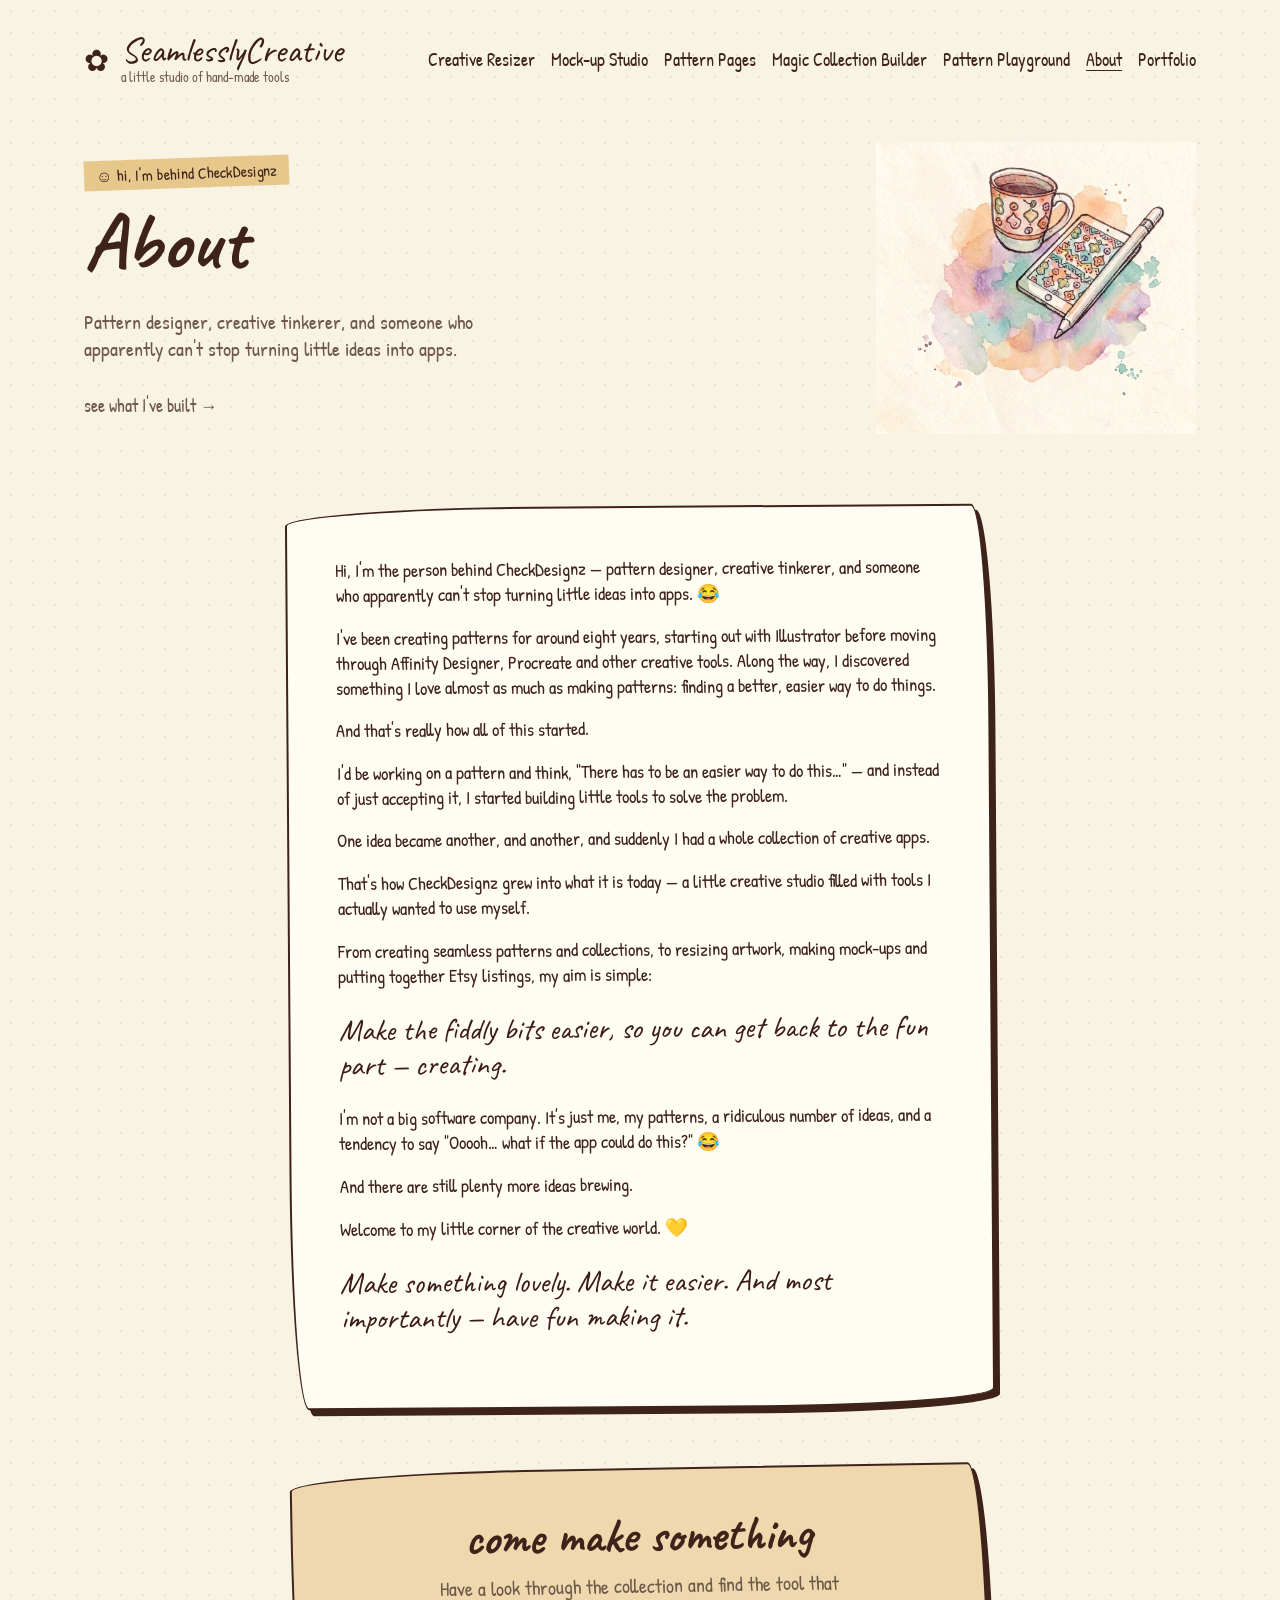
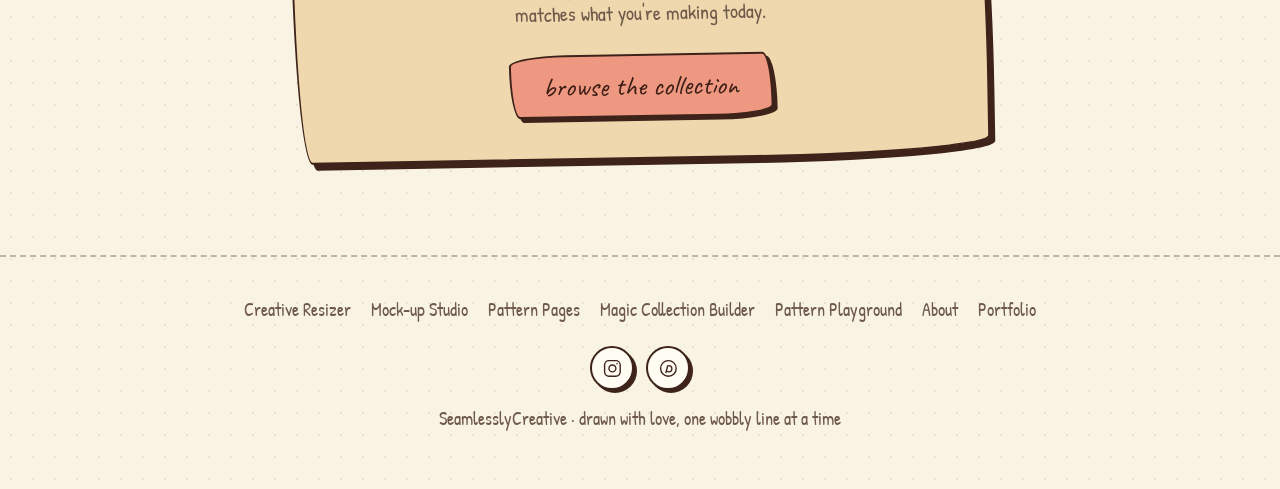
==== about.html @ fa8ac6eb "Apply the borderless decorative illustration treatment site-wide Extend the About page's approach to" ====
<!DOCTYPE html>
<html lang="en">
<head>
<meta charset="utf-8" />
<meta name="viewport" content="width=device-width, initial-scale=1" />
<title>About — SeamlesslyCreative</title>
<meta name="description" content="The person behind CheckDesignz and SeamlesslyCreative — a pattern designer who kept building little tools to make the fiddly bits easier." />
<meta name="author" content="SeamlesslyCreative" />
<meta property="og:title" content="About — SeamlesslyCreative" />
<meta property="og:description" content="The person behind CheckDesignz and SeamlesslyCreative — a pattern designer who kept building little tools to make the fiddly bits easier." />
<meta property="og:type" content="profile" />
<meta name="twitter:card" content="summary_large_image" />
<link rel="icon" href="favicon.ico" type="image/x-icon" />
<link rel="preconnect" href="https://fonts.googleapis.com" />
<link rel="preconnect" href="https://fonts.gstatic.com" crossorigin />
<link rel="stylesheet" href="https://fonts.googleapis.com/css2?family=Caveat:wght@500;700&family=Patrick+Hand&display=swap" />
<link rel="stylesheet" href="styles.css" />
</head>
<body>

<header class="site">
  <div class="header-row">
    <a class="logo" href="index.html">
      <span class="logo-mark" aria-hidden="true">✿</span>
      <span class="logo-text">
        <span class="name">SeamlesslyCreative</span>
        <span class="sub">a little studio of hand-made tools</span>
      </span>
    </a>
    <nav class="site-nav">
      <a href="creative-resizer.html">Creative Resizer</a>
      <a href="mockup-studio.html">Mock-up Studio</a>
      <a href="pattern-pages.html">Pattern Pages</a>
      <a href="magic-collection-builder.html">Magic Collection Builder</a>
      <a href="pattern-playground.html">Pattern Playground</a>
      <a href="about.html" aria-current="page">About</a>
      <a href="portfolio.html">Portfolio</a>
    </nav>
  </div>
</header>

<main>

  <section class="app-hero align-top">
    <div>
      <p class="badge">☺ hi, I'm behind CheckDesignz</p>
      <h1>About</h1>
      <p class="lede">Pattern designer, creative tinkerer, and someone who apparently can't stop turning little ideas into apps.</p>
      <div class="cta-row">
        <a href="index.html#the-apps" class="back-link">see what I've built →</a>
      </div>
    </div>
    <img class="hero-illustration wiggle" src="assets/about-hero.jpg" width="1024" height="935" alt="Watercolour sketch of a patterned mug of tea beside a tablet and stylus showing a colourful pattern design" />
  </section>

  <section class="page-section">
    <div class="doodle-card about-card" style="transform: rotate(-0.4deg);">
      <p>Hi, I'm the person behind CheckDesignz — pattern designer, creative tinkerer, and someone who apparently can't stop turning little ideas into apps. 😂</p>
      <p>I've been creating patterns for around eight years, starting out with Illustrator before moving through Affinity Designer, Procreate and other creative tools. Along the way, I discovered something I love almost as much as making patterns: finding a better, easier way to do things.</p>
      <p>And that's really how all of this started.</p>
      <p>I'd be working on a pattern and think, "There has to be an easier way to do this…" — and instead of just accepting it, I started building little tools to solve the problem.</p>
      <p>One idea became another, and another, and suddenly I had a whole collection of creative apps.</p>
      <p>That's how CheckDesignz grew into what it is today — a little creative studio filled with tools I actually wanted to use myself.</p>
      <p>From creating seamless patterns and collections, to resizing artwork, making mock-ups and putting together Etsy listings, my aim is simple:</p>
      <p class="pull">Make the fiddly bits easier, so you can get back to the fun part — creating.</p>
      <p>I'm not a big software company. It's just me, my patterns, a ridiculous number of ideas, and a tendency to say "Ooooh… what if the app could do this?" 😂</p>
      <p>And there are still plenty more ideas brewing.</p>
      <p>Welcome to my little corner of the creative world. 💛</p>
      <p class="pull">Make something lovely. Make it easier. And most importantly — have fun making it.</p>
    </div>
  </section>

  <section class="final-cta">
    <div class="doodle-card" style="background: color-mix(in oklab, var(--mustard) 45%, var(--card));">
      <h2>come make something</h2>
      <p>Have a look through the collection and find the tool that matches what you're making today.</p>
      <a href="index.html#the-apps" class="doodle-pill cta-coral">browse the collection</a>
    </div>
  </section>

</main>

<footer class="site">
  <div class="foot-links">
    <a href="creative-resizer.html">Creative Resizer</a>
    <a href="mockup-studio.html">Mock-up Studio</a>
    <a href="pattern-pages.html">Pattern Pages</a>
    <a href="magic-collection-builder.html">Magic Collection Builder</a>
    <a href="pattern-playground.html">Pattern Playground</a>
    <a href="about.html" aria-current="page">About</a>
    <a href="portfolio.html">Portfolio</a>
  </div>
  <div class="social-row">
    <a class="social-icon" href="https://instagram.com/check_designz" target="_blank" rel="noopener noreferrer" aria-label="Instagram">
      <svg viewBox="0 0 24 24" aria-hidden="true"><rect x="3" y="3" width="18" height="18" rx="5"/><circle cx="12" cy="12" r="4"/><circle cx="17.3" cy="6.7" r="0.9" fill="currentColor" stroke="none"/></svg>
    </a>
    <a class="social-icon" href="https://pinterest.com/CheckDesignz" target="_blank" rel="noopener noreferrer" aria-label="Pinterest">
      <svg viewBox="0 0 24 24" aria-hidden="true"><circle cx="12" cy="12" r="9"/><path d="M9 17.5c.6-2.3 1.7-6.7 2.2-8.7M11 9c2.7-.8 5 .6 5 3.2 0 2.2-1.6 3.8-3.6 3.8-.9 0-1.5-.3-1.9-.7"/></svg>
    </a>
  </div>
  <p class="colophon">SeamlesslyCreative · drawn with love, one wobbly line at a time</p>
</footer>

</body>
</html>
---- styles.css ----
:root {
  --radius: 1.1rem;
  --cream: oklch(0.965 0.021 88);
  --ink: oklch(0.29 0.045 40);
  --coral: oklch(0.76 0.11 35);
  --coral-foreground: oklch(0.27 0.05 35);
  --sage: oklch(0.66 0.06 145);
  --sage-foreground: oklch(0.25 0.04 145);
  --mustard: oklch(0.77 0.12 82);
  --blush: oklch(0.87 0.06 20);
  --lilac: oklch(0.83 0.07 300);
  --card: oklch(0.99 0.012 90);
  --muted-foreground: oklch(0.48 0.035 55);
  --font-display: "Caveat", cursive;
  --font-body: "Patrick Hand", cursive;
}

* { box-sizing: border-box; }

html { scroll-behavior: smooth; }

body {
  margin: 0;
  background-color: var(--cream);
  color: var(--ink);
  font-family: var(--font-body);
  font-size: 1.125rem;
  background-image: radial-gradient(oklch(0.86 0.04 80 / 0.5) 1.2px, transparent 1.3px);
  background-size: 22px 22px;
  overflow-x: hidden;
}

h1, h2, h3 {
  font-family: var(--font-display);
  line-height: 1.05;
  margin: 0;
}

img { max-width: 100%; height: auto; display: block; }

a { color: inherit; }

.wrap {
  max-width: 72rem;
  margin: 0 auto;
  padding: 0 1.25rem;
}

.muted { color: var(--muted-foreground); }

.doodle-card {
  position: relative;
  background: var(--card);
  border: 2.5px solid var(--ink);
  border-radius: 250px 18px 235px 18px / 18px 220px 18px 235px;
  box-shadow: 5px 6px 0 0 var(--ink);
}

.doodle-pill {
  display: inline-block;
  border: 2.5px solid var(--ink);
  border-radius: 140px 26px 140px 26px / 26px 130px 26px 130px;
  box-shadow: 4px 4px 0 0 var(--ink);
  transition: transform 150ms ease, box-shadow 150ms ease;
  text-decoration: none;
  cursor: pointer;
}
.doodle-pill:hover {
  transform: translate(2px, 2px);
  box-shadow: 2px 2px 0 0 var(--ink);
}
.doodle-pill[aria-disabled="true"] {
  cursor: not-allowed;
  opacity: 0.6;
}
.doodle-pill[aria-disabled="true"]:hover {
  transform: none;
  box-shadow: 4px 4px 0 0 var(--ink);
}
button.doodle-pill {
  font: inherit;
  color: inherit;
  appearance: none;
  -webkit-appearance: none;
  margin: 0;
}

.tape { position: relative; }
.tape::before {
  content: "";
  position: absolute;
  top: -0.9rem;
  left: 50%;
  width: 5.5rem;
  height: 1.6rem;
  transform: translateX(-50%) rotate(-4deg);
  background: color-mix(in oklab, var(--mustard) 65%, transparent);
  border: 1.5px dashed color-mix(in oklab, var(--ink) 35%, transparent);
}

.wiggle { animation: wiggle 4s ease-in-out infinite; }
@keyframes wiggle {
  0%, 100% { transform: rotate(-1.5deg) translateY(0); }
  50% { transform: rotate(1.5deg) translateY(-6px); }
}

/* header */
header.site {
  max-width: 72rem;
  margin: 0 auto;
  padding: 2rem 1.25rem 0;
}
.header-row {
  display: flex;
  flex-wrap: wrap;
  align-items: center;
  justify-content: space-between;
  gap: 1rem;
}
.logo {
  display: flex;
  align-items: center;
  gap: 0.75rem;
  text-decoration: none;
}
.logo-mark { font-size: 1.9rem; }
.logo-text .name {
  display: block;
  font-family: var(--font-display);
  font-size: 2.25rem;
  line-height: 1;
  color: var(--coral-foreground);
}
.logo-text .sub {
  display: block;
  font-size: 0.85rem;
  color: var(--muted-foreground);
}
nav.site-nav {
  display: flex;
  flex-wrap: wrap;
  align-items: center;
  gap: 0.4rem 1rem;
  font-size: 1.1rem;
}
nav.site-nav a { text-decoration: none; text-underline-offset: 4px; }
nav.site-nav a:hover, nav.site-nav a[aria-current="page"] { text-decoration: underline; }

/* hero (index) + app-hero (per-app pages) share the same split layout */
.hero, .app-hero {
  max-width: 72rem;
  margin: 0 auto;
  padding: 3.5rem 1.25rem 2rem;
  display: grid;
  align-items: center;
  gap: 2.5rem;
}
.hero > div, .app-hero > div, .hero > img, .app-hero > img { min-width: 0; }
.hero.align-top, .app-hero.align-top { align-items: start; }
@media (min-width: 768px) {
  .hero, .app-hero { grid-template-columns: 1fr 1fr; }
}

/* borderless illustration, sized down and tucked near the title */
.hero-illustration {
  width: 100%;
  max-width: 300px;
  justify-self: end;
}
@media (min-width: 768px) { .hero-illustration { max-width: 320px; } }
.badge {
  display: inline-block;
  transform: rotate(-2deg);
  background: color-mix(in oklab, var(--mustard) 60%, transparent);
  padding: 0.25rem 0.75rem;
  font-size: 1rem;
  margin-bottom: 0.75rem;
}
.hero h1, .app-hero h1 {
  font-size: 4.25rem;
}
@media (min-width: 640px) { .hero h1, .app-hero h1 { font-size: 5rem; } }
.hero .underline-wrap { position: relative; display: inline-block; }
.hero .underline-wrap svg { position: absolute; bottom: -0.5rem; left: 0; width: 100%; }
.lede {
  margin-top: 1.5rem;
  max-width: 28rem;
  font-size: 1.25rem;
  color: var(--muted-foreground);
}
.cta-row {
  margin-top: 2rem;
  display: flex;
  flex-wrap: wrap;
  align-items: center;
  gap: 1rem;
}
.cta-coral {
  background: var(--coral);
  color: var(--coral-foreground);
  padding: 0.75rem 2rem;
  font-family: var(--font-display);
  font-size: 1.75rem;
}
.aside-note { transform: rotate(2deg); color: var(--muted-foreground); font-size: 1.1rem; }
.back-link { font-size: 1.1rem; color: var(--muted-foreground); text-decoration: none; text-underline-offset: 4px; }
.back-link:hover { text-decoration: underline; }
.hero-image { overflow: hidden; padding: 0.75rem; min-width: 0; }

/* small illustration badge shown beside a title */
.title-row {
  display: flex;
  align-items: center;
  gap: 0.85rem;
  flex-wrap: nowrap;
}
.title-row h1, .title-row .app-name { margin-top: 0; min-width: 0; }
.title-icon {
  width: 3.5rem;
  height: 3.5rem;
  flex-shrink: 0;
  border: 2.5px solid var(--ink);
  border-radius: 30% 10% 25% 12% / 12% 25% 10% 30%;
  box-shadow: 3px 3px 0 0 var(--ink);
  object-fit: cover;
  background: var(--card);
}
@media (min-width: 640px) {
  .title-icon { width: 4.25rem; height: 4.25rem; }
}

/* collection */
.collection {
  max-width: 72rem;
  margin: 0 auto;
  padding: 3.5rem 1.25rem;
}
.section-title {
  text-align: center;
  font-size: 3rem;
  margin-bottom: 0.75rem;
  transform: rotate(-1deg);
}
.section-sub {
  text-align: center;
  font-size: 1.25rem;
  color: var(--muted-foreground);
  margin-bottom: 3rem;
}

.app-card {
  padding: 1.5rem;
  margin-bottom: 3.5rem;
}
@media (min-width: 768px) { .app-card { padding: 2rem; } }

.app-top {
  display: grid;
  gap: 2rem;
  align-items: center;
}
.app-top > div { min-width: 0; }
@media (min-width: 768px) { .app-top { grid-template-columns: 1fr 1fr; } }
.app-top .order-2 { order: 2; }

.app-eyebrow { color: var(--muted-foreground); font-size: 1rem; }
.app-name { margin-top: 0.25rem; font-size: 3rem; }
.app-blurb { margin-top: 0.75rem; font-size: 1.25rem; color: var(--muted-foreground); }
.app-features-mini { margin: 1rem 0 0; padding: 0; list-style: none; font-size: 1.1rem; }
.app-features-mini li { margin-bottom: 0.15rem; }
.app-cta-row { margin-top: 1.5rem; display: flex; flex-wrap: wrap; align-items: center; gap: 1rem; }
.app-cta-row .try-link { font-size: 1.1rem; text-decoration: none; text-underline-offset: 4px; }
.app-cta-row .try-link:hover { text-decoration: underline; }
.app-cta-row .coming-soon { color: var(--muted-foreground); font-size: 1.1rem; }

.app-image-frame {
  overflow: hidden;
  border-radius: 1rem;
  border: 2px solid var(--ink);
  background: var(--card);
  padding: 0.5rem;
  min-width: 0;
}
.app-image-frame img { border-radius: inherit; width: 100%; }

.page-section {
  max-width: 72rem;
  margin: 0 auto;
  padding: 2.5rem 1.25rem;
}
.page-section h2 {
  margin-bottom: 2rem;
  text-align: center;
  font-size: 2.75rem;
  transform: rotate(-1deg);
}

.feature-grid {
  display: grid;
  gap: 1.25rem;
  grid-template-columns: 1fr;
}
@media (min-width: 640px) { .feature-grid { grid-template-columns: 1fr 1fr; } }
@media (min-width: 1024px) { .feature-grid { grid-template-columns: 1fr 1fr 1fr; } }
.feature-tile {
  padding: 1.1rem 1.25rem;
}
.feature-tile h5, .feature-tile h3 { font-family: var(--font-display); font-size: 1.5rem; margin: 0; }
.feature-tile p { margin: 0.25rem 0 0; color: var(--muted-foreground); }

.reviews {
  margin-top: 0;
  display: grid;
  gap: 1.25rem;
  grid-template-columns: 1fr;
}
@media (min-width: 768px) { .reviews { grid-template-columns: 1fr 1fr 1fr; } }
.review { padding: 1.25rem; }
.review .stars { font-size: 1.25rem; }
.review blockquote { margin: 0.5rem 0 0; font-size: 1.15rem; }
.review figcaption { margin-top: 0.75rem; color: var(--muted-foreground); }

/* swatches strip */
.swatch-strip { max-width: 60rem; margin: 0 auto; padding: 1rem 1.25rem 2rem; }
.swatch-strip figcaption { margin-top: 0.75rem; text-align: center; color: var(--muted-foreground); font-size: 1.1rem; }

/* promises */
.promises {
  max-width: 72rem;
  margin: 0 auto;
  padding: 3rem 1.25rem;
}
.promise-grid {
  display: grid;
  gap: 2rem;
  grid-template-columns: 1fr;
}
@media (min-width: 768px) { .promise-grid { grid-template-columns: 1fr 1fr 1fr; } }
.promise-card { padding: 1.5rem; }
.promise-emoji { font-size: 2.25rem; }
.promise-card h3 { font-size: 1.75rem; margin-top: 0.5rem; }
.promise-card p { margin-top: 0.25rem; color: var(--muted-foreground); }

/* final cta */
.final-cta { max-width: 46rem; margin: 0 auto; padding: 1.25rem 1.25rem 4rem; }
.final-cta .doodle-card {
  padding: 2.5rem;
  text-align: center;
  transform: rotate(-1deg);
}
.final-cta h2 { font-size: 3rem; }
.final-cta p { margin: 0.75rem auto 0; max-width: 26rem; font-size: 1.25rem; color: var(--muted-foreground); }
.final-cta .doodle-pill { margin-top: 1.75rem; }

/* footer */
footer.site {
  margin-top: 2rem;
  border-top: 2px dashed color-mix(in oklab, var(--ink) 30%, transparent);
  padding: 2.5rem 1.25rem;
}
footer.site .foot-links {
  max-width: 72rem;
  margin: 0 auto;
  display: flex;
  flex-wrap: wrap;
  justify-content: center;
  gap: 0.4rem 1.25rem;
  text-align: center;
  color: var(--muted-foreground);
}
footer.site .foot-links a { text-decoration: none; text-underline-offset: 4px; }
footer.site .foot-links a:hover { text-decoration: underline; }
footer.site .colophon { margin-top: 1rem; text-align: center; color: var(--muted-foreground); }

/* social icons */
.social-row {
  margin-top: 1.5rem;
  display: flex;
  gap: 0.75rem;
  justify-content: center;
}
.social-icon {
  display: flex;
  align-items: center;
  justify-content: center;
  width: 2.75rem;
  height: 2.75rem;
  border: 2.5px solid var(--ink);
  border-radius: 50%;
  background: var(--card);
  box-shadow: 3px 3px 0 0 var(--ink);
  transition: transform 150ms ease, box-shadow 150ms ease;
  text-decoration: none;
  color: var(--ink);
}
.social-icon:hover {
  transform: translate(2px, 2px);
  box-shadow: 1px 1px 0 0 var(--ink);
}
.social-icon svg {
  width: 1.3rem;
  height: 1.3rem;
  fill: none;
  stroke: currentColor;
  stroke-width: 1.6;
}

/* about page */
.about-card {
  max-width: 44rem;
  margin: 0 auto;
  padding: 2.5rem;
}
@media (min-width: 768px) { .about-card { padding: 3rem; } }
.about-card p {
  margin: 0 0 1.1rem;
  font-size: 1.15rem;
}
.about-card p:last-child { margin-bottom: 0; }
.about-card p.pull {
  font-family: var(--font-display);
  font-size: 1.9rem;
  line-height: 1.15;
  color: var(--coral-foreground);
  margin: 1.5rem 0;
}

/* portfolio placeholder grid */
.portfolio-grid {
  display: grid;
  gap: 1.5rem;
  grid-template-columns: repeat(auto-fill, minmax(220px, 1fr));
}
.portfolio-tile {
  aspect-ratio: 1;
  display: flex;
  flex-direction: column;
  align-items: center;
  justify-content: center;
  gap: 0.6rem;
  padding: 1.5rem;
  text-align: center;
  color: var(--muted-foreground);
}
.portfolio-tile svg {
  width: 2.5rem;
  height: 2.5rem;
  stroke: var(--muted-foreground);
  fill: none;
  stroke-width: 1.4;
}
.portfolio-note {
  text-align: center;
  color: var(--muted-foreground);
  margin-top: 2rem;
  font-size: 1.1rem;
}

/* trial prompt modal */
.modal-overlay {
  position: fixed;
  inset: 0;
  background: color-mix(in oklab, var(--ink) 45%, transparent);
  display: flex;
  align-items: center;
  justify-content: center;
  padding: 1.25rem;
  z-index: 50;
}
.modal-overlay[hidden] { display: none; }
.modal-card {
  max-width: 26rem;
  width: 100%;
  padding: 2rem;
  text-align: center;
  background: var(--card);
  transform: rotate(-0.5deg);
}
.modal-card p { margin-top: 0.5rem; color: var(--muted-foreground); }
.modal-actions {
  margin-top: 1.5rem;
  display: flex;
  flex-wrap: wrap;
  justify-content: center;
  gap: 1rem;
}
.modal-actions .doodle-pill { padding: 0.6rem 1.75rem; font-family: var(--font-display); font-size: 1.4rem; }
.modal-cancel { background: var(--card); }
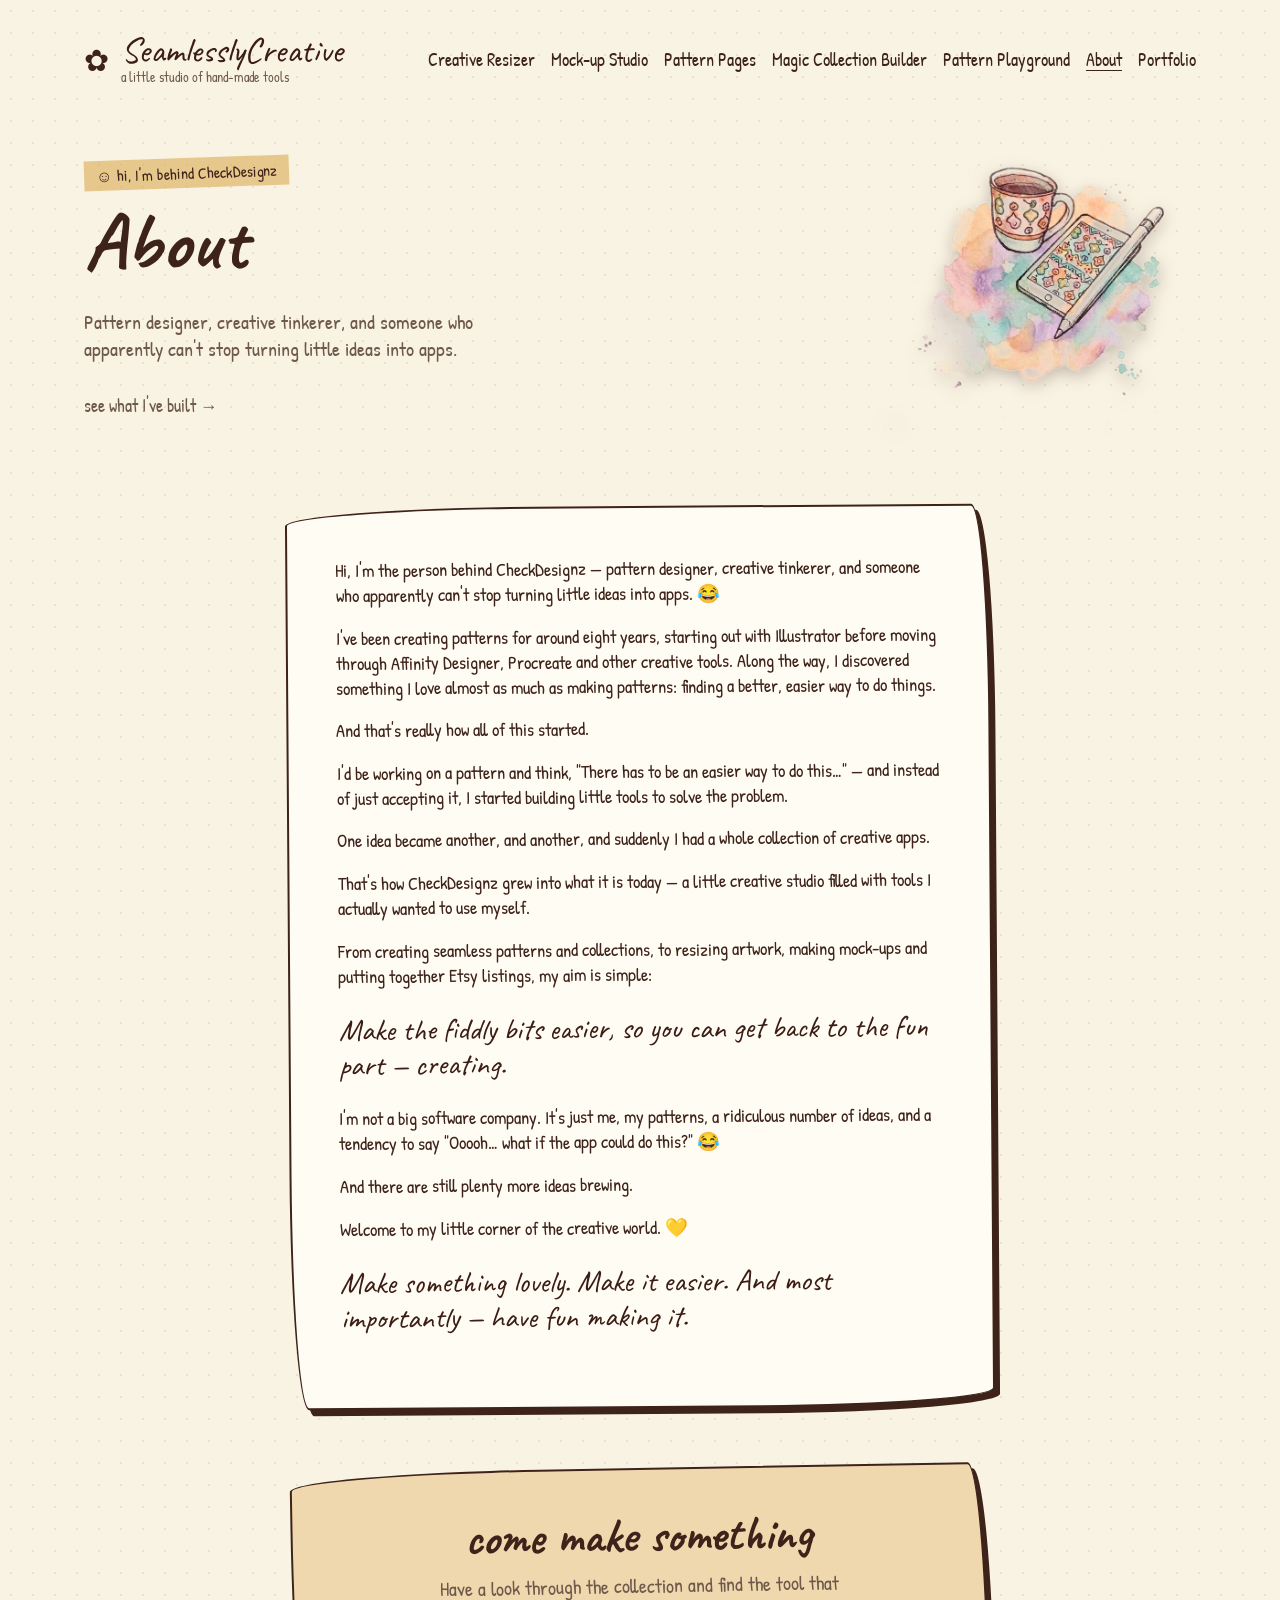
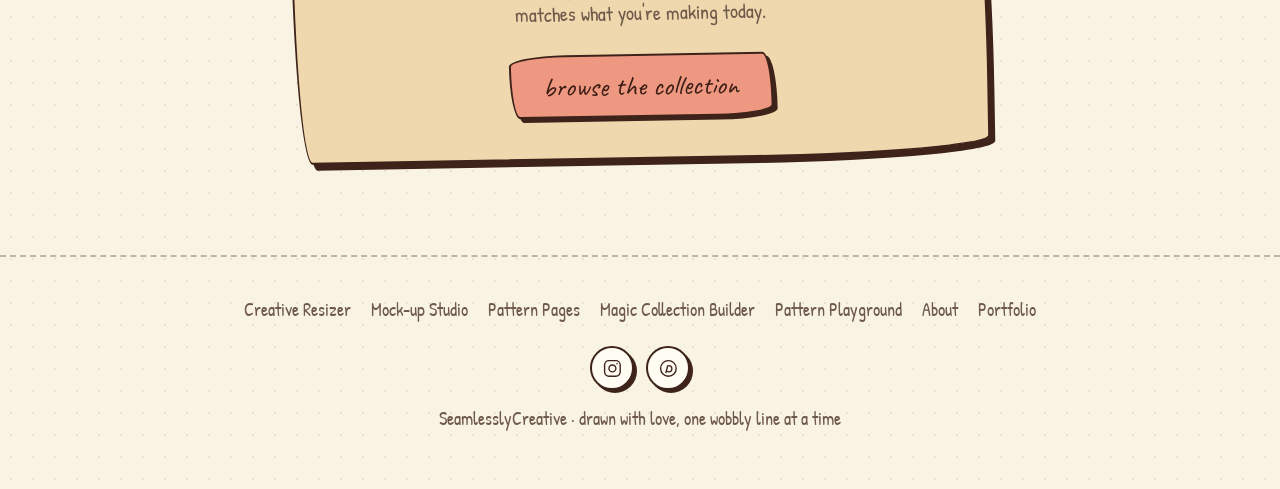
==== commit 4921aa58: "Replace multiply blend hack with real background-cut illustrations The multiply blend made things wo" ====
--- a/about.html
+++ b/about.html
@@ -50,7 +50,7 @@
         <a href="index.html#the-apps" class="back-link">see what I've built →</a>
       </div>
     </div>
-    <img class="hero-illustration wiggle" src="assets/about-hero.jpg" width="1024" height="935" alt="Watercolour sketch of a patterned mug of tea beside a tablet and stylus showing a colourful pattern design" />
+    <img class="hero-illustration wiggle shadowed" src="assets/about-hero.webp" width="700" height="639" alt="Watercolour sketch of a patterned mug of tea beside a tablet and stylus showing a colourful pattern design" />
   </section>
 
   <section class="page-section">
--- a/styles.css
+++ b/styles.css
@@ -168,6 +168,9 @@
   justify-self: end;
 }
 @media (min-width: 768px) { .hero-illustration { max-width: 320px; } }
+.hero-illustration.shadowed {
+  filter: drop-shadow(0 5px 8px color-mix(in oklab, var(--ink) 30%, transparent));
+}
 .badge {
   display: inline-block;
   transform: rotate(-2deg);
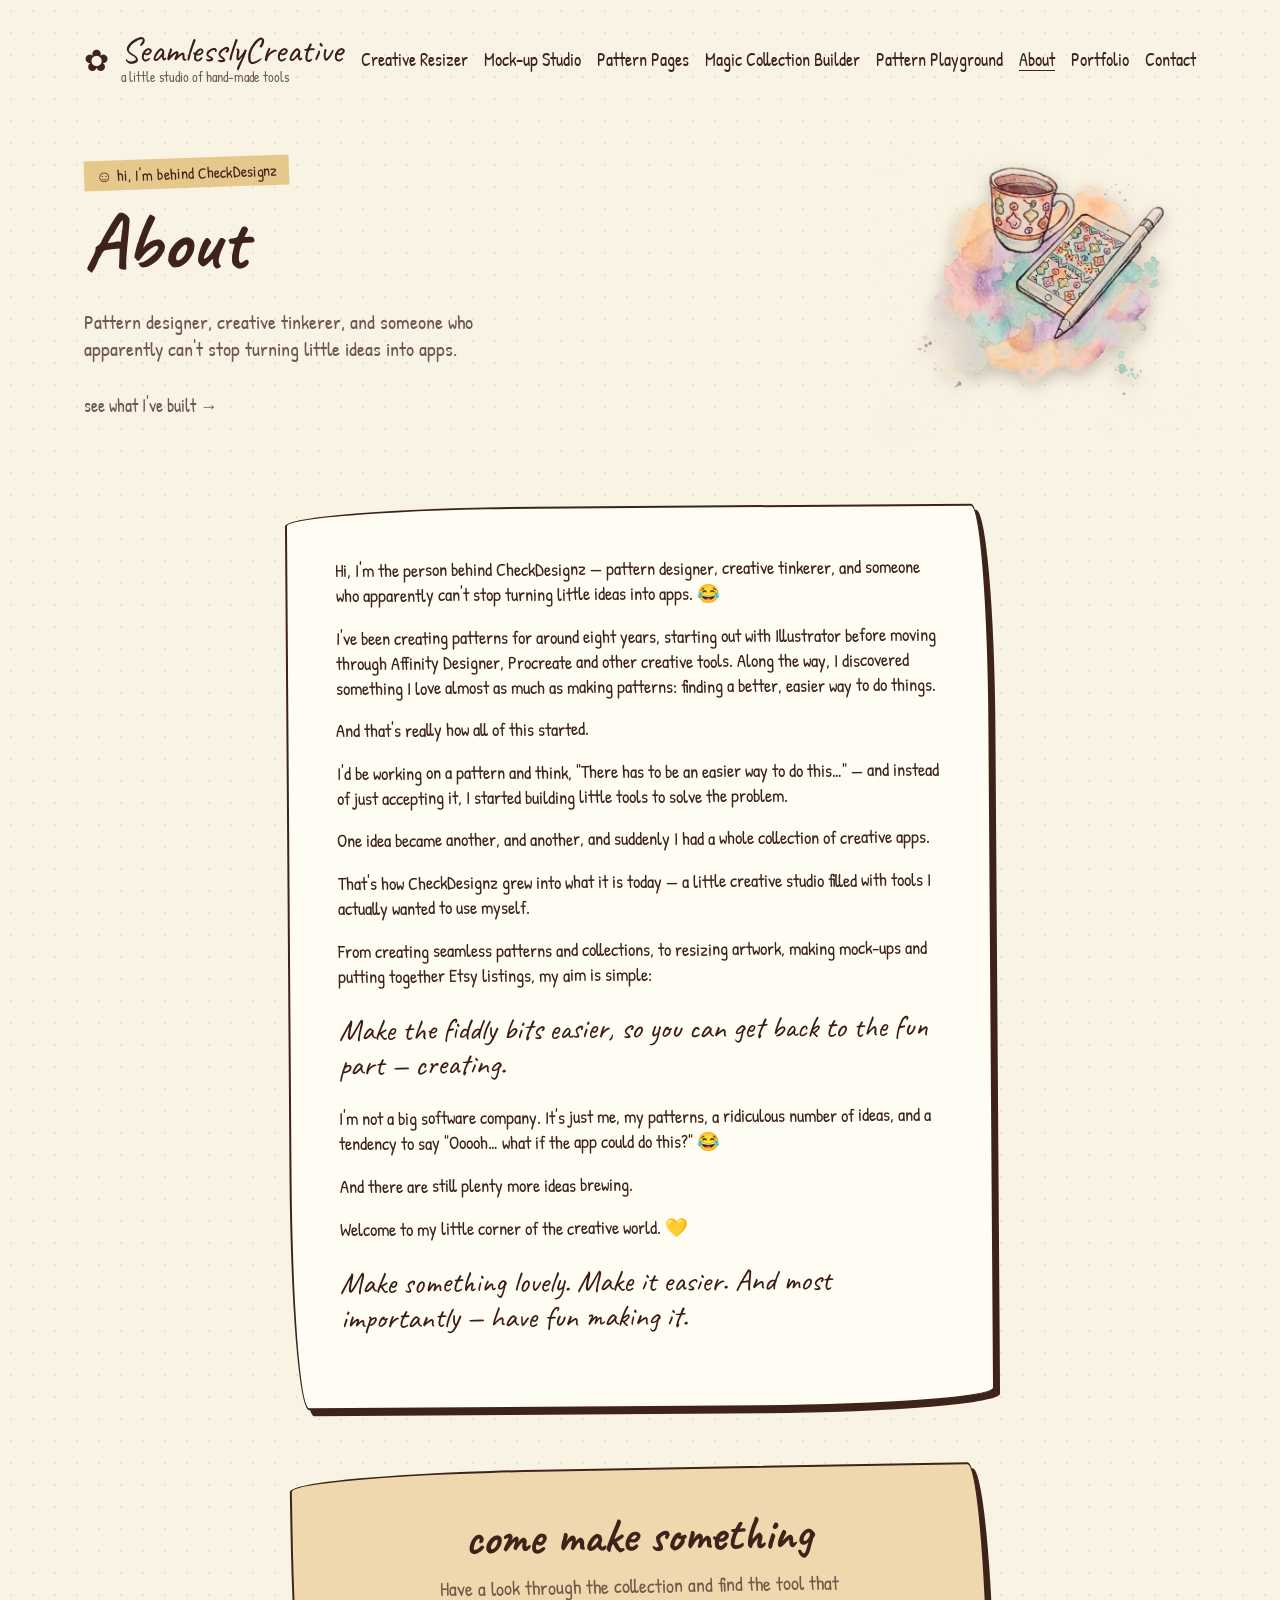
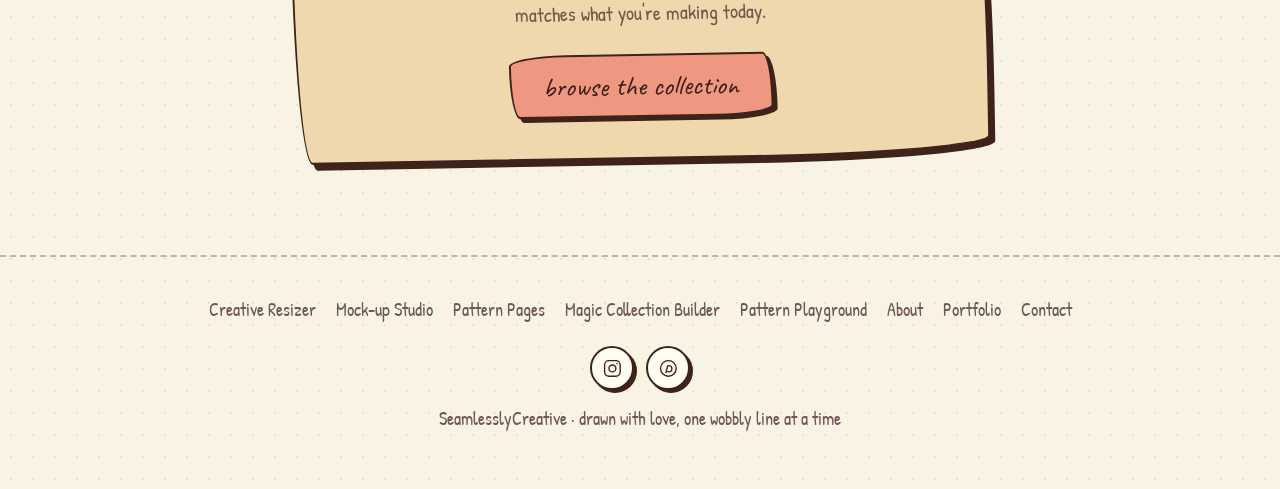
==== commit 814f6301: "Add a Contact page New contact.html with a mailto CTA to checkdesignz@gmail.com, plus the plain emai" ====
--- a/about.html
+++ b/about.html
@@ -35,6 +35,7 @@
       <a href="pattern-playground.html">Pattern Playground</a>
       <a href="about.html" aria-current="page">About</a>
       <a href="portfolio.html">Portfolio</a>
+      <a href="contact.html">Contact</a>
     </nav>
   </div>
 </header>
@@ -89,6 +90,7 @@
     <a href="pattern-playground.html">Pattern Playground</a>
     <a href="about.html" aria-current="page">About</a>
     <a href="portfolio.html">Portfolio</a>
+    <a href="contact.html">Contact</a>
   </div>
   <div class="social-row">
     <a class="social-icon" href="https://instagram.com/check_designz" target="_blank" rel="noopener noreferrer" aria-label="Instagram">
--- a/styles.css
+++ b/styles.css
@@ -171,6 +171,39 @@
 .hero-illustration.shadowed {
   filter: drop-shadow(0 5px 8px color-mix(in oklab, var(--ink) 30%, transparent));
 }
+
+/* a little stack of framed "photos" — used where the illustration IS the mock-up */
+.photo-stack {
+  position: relative;
+  width: 100%;
+  max-width: 260px;
+  justify-self: end;
+}
+@media (min-width: 768px) { .photo-stack { max-width: 280px; } }
+.photo-card {
+  background: var(--card);
+  border: 2.5px solid var(--ink);
+  border-radius: 14px;
+  box-shadow: 4px 5px 0 0 var(--ink);
+  padding: 0.6rem;
+}
+.photo-card img {
+  width: 100%;
+  height: auto;
+  display: block;
+  border-radius: 8px;
+}
+.photo-back {
+  position: absolute;
+  inset: 0;
+  transform: rotate(-11deg) translate(-26%, 12%);
+  z-index: 1;
+}
+.photo-front {
+  position: relative;
+  transform: rotate(4deg);
+  z-index: 2;
+}
 .badge {
   display: inline-block;
   transform: rotate(-2deg);
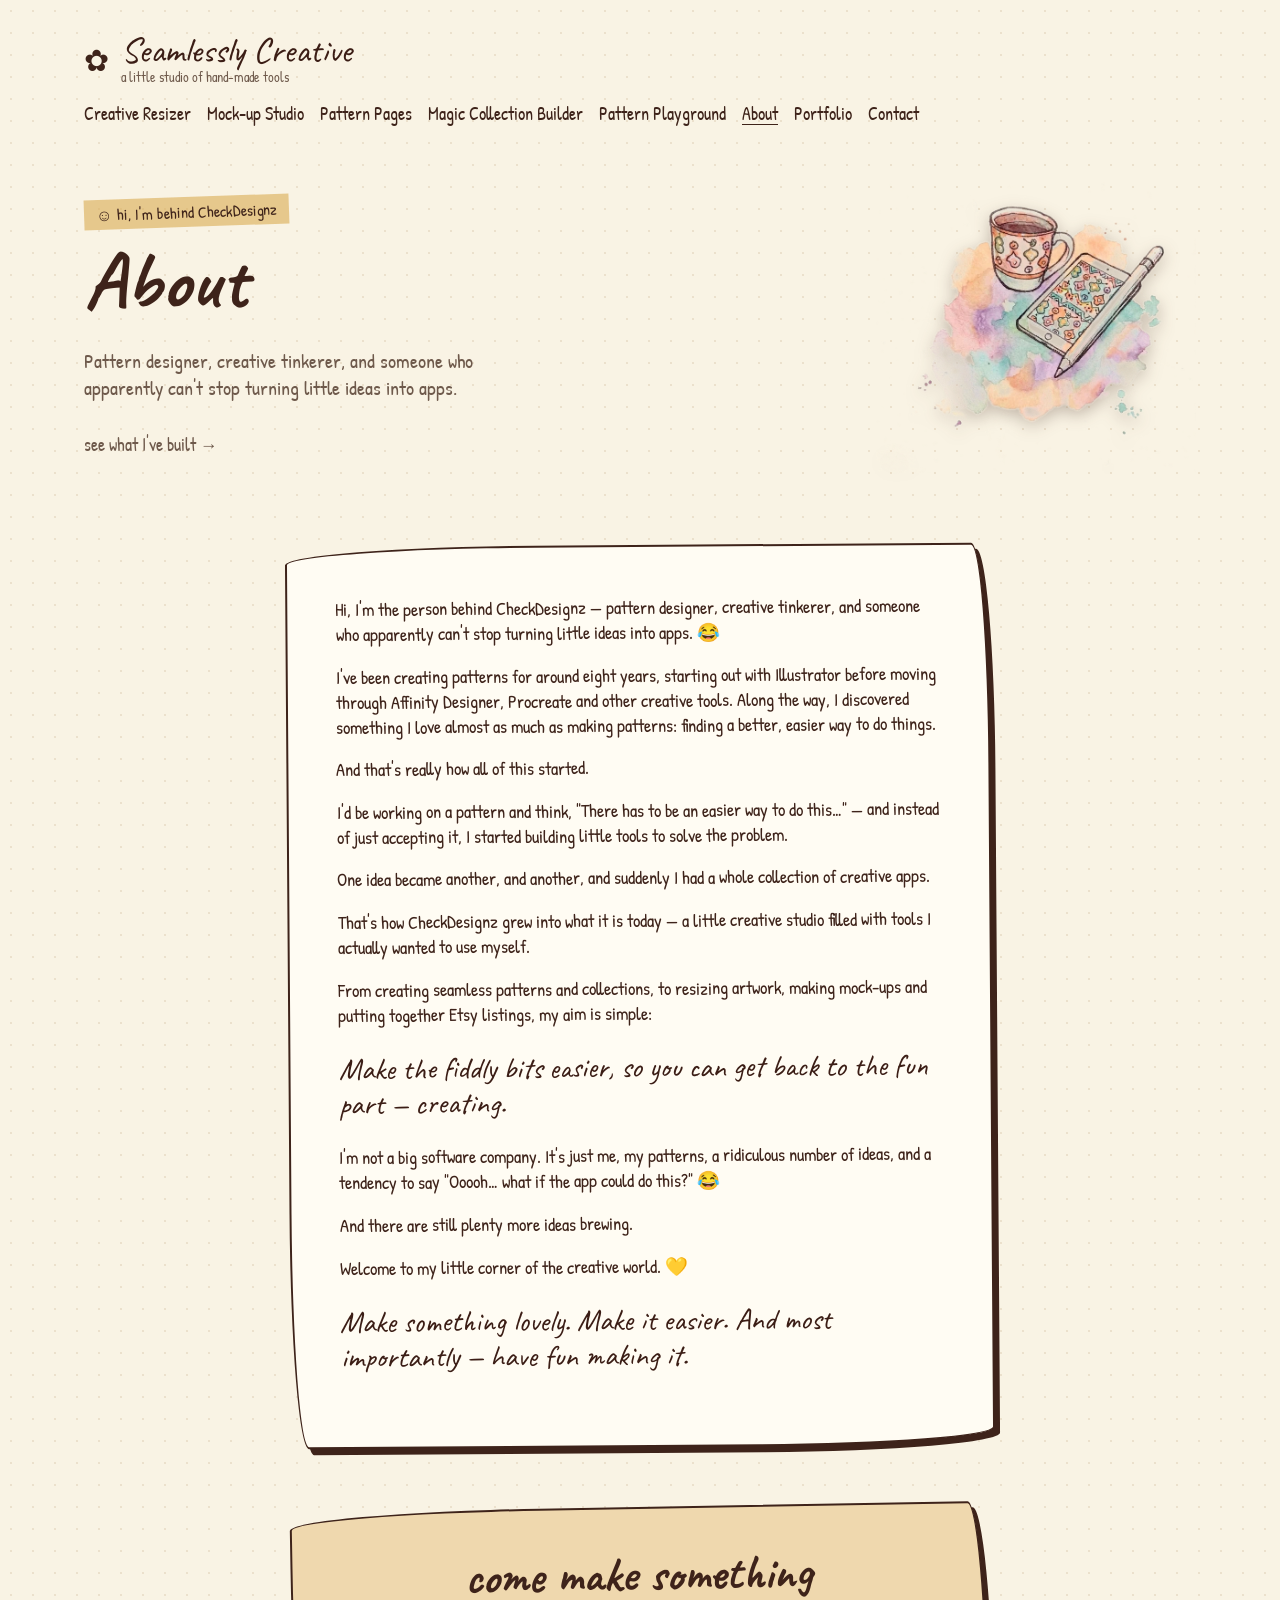
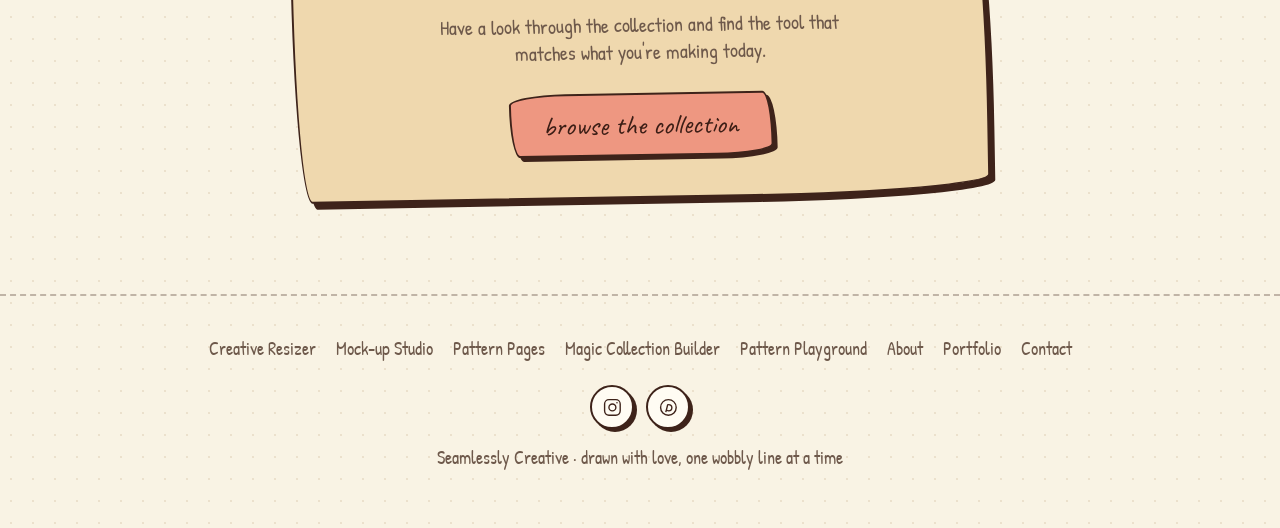
==== commit b28097ce: "Write the brand as two words: Seamlessly Creative Consistent across page titles, meta tags, the head" ====
--- a/about.html
+++ b/about.html
@@ -3,11 +3,11 @@
 <head>
 <meta charset="utf-8" />
 <meta name="viewport" content="width=device-width, initial-scale=1" />
-<title>About — SeamlesslyCreative</title>
-<meta name="description" content="The person behind CheckDesignz and SeamlesslyCreative — a pattern designer who kept building little tools to make the fiddly bits easier." />
-<meta name="author" content="SeamlesslyCreative" />
-<meta property="og:title" content="About — SeamlesslyCreative" />
-<meta property="og:description" content="The person behind CheckDesignz and SeamlesslyCreative — a pattern designer who kept building little tools to make the fiddly bits easier." />
+<title>About — Seamlessly Creative</title>
+<meta name="description" content="The person behind CheckDesignz and Seamlessly Creative — a pattern designer who kept building little tools to make the fiddly bits easier." />
+<meta name="author" content="Seamlessly Creative" />
+<meta property="og:title" content="About — Seamlessly Creative" />
+<meta property="og:description" content="The person behind CheckDesignz and Seamlessly Creative — a pattern designer who kept building little tools to make the fiddly bits easier." />
 <meta property="og:type" content="profile" />
 <meta name="twitter:card" content="summary_large_image" />
 <link rel="icon" href="favicon.ico" type="image/x-icon" />
@@ -23,7 +23,7 @@
     <a class="logo" href="index.html">
       <span class="logo-mark" aria-hidden="true">✿</span>
       <span class="logo-text">
-        <span class="name">SeamlesslyCreative</span>
+        <span class="name">Seamlessly Creative</span>
         <span class="sub">a little studio of hand-made tools</span>
       </span>
     </a>
@@ -100,7 +100,7 @@
       <svg viewBox="0 0 24 24" aria-hidden="true"><circle cx="12" cy="12" r="9"/><path d="M9 17.5c.6-2.3 1.7-6.7 2.2-8.7M11 9c2.7-.8 5 .6 5 3.2 0 2.2-1.6 3.8-3.6 3.8-.9 0-1.5-.3-1.9-.7"/></svg>
     </a>
   </div>
-  <p class="colophon">SeamlesslyCreative · drawn with love, one wobbly line at a time</p>
+  <p class="colophon">Seamlessly Creative · drawn with love, one wobbly line at a time</p>
 </footer>
 
 </body>
--- a/styles.css
+++ b/styles.css
@@ -171,6 +171,9 @@
 .hero-illustration.shadowed {
   filter: drop-shadow(0 5px 8px color-mix(in oklab, var(--ink) 30%, transparent));
 }
+.hero-illustration.contact-icon {
+  filter: saturate(0.65) drop-shadow(0 5px 8px color-mix(in oklab, var(--ink) 30%, transparent));
+}
 
 /* a little stack of framed "photos" — used where the illustration IS the mock-up */
 .photo-stack {
@@ -461,6 +464,60 @@
   margin: 1.5rem 0;
 }
 
+/* contact form */
+.contact-form-card {
+  max-width: 34rem;
+  margin: 0 auto;
+  padding: 2rem;
+}
+@media (min-width: 768px) { .contact-form-card { padding: 2.5rem; } }
+.contact-form {
+  display: flex;
+  flex-direction: column;
+  gap: 1.25rem;
+}
+.form-field {
+  display: flex;
+  flex-direction: column;
+  gap: 0.4rem;
+}
+.form-field label {
+  font-family: var(--font-display);
+  font-size: 1.35rem;
+}
+.form-field input,
+.form-field textarea {
+  font-family: var(--font-body);
+  font-size: 1.1rem;
+  padding: 0.6rem 0.9rem;
+  border: 2px solid var(--ink);
+  border-radius: 10px;
+  background: var(--cream);
+  color: var(--ink);
+}
+.form-field textarea {
+  min-height: 130px;
+  resize: vertical;
+}
+.form-field input:focus,
+.form-field textarea:focus {
+  outline: 2.5px solid var(--coral);
+  outline-offset: 1px;
+}
+.contact-submit {
+  align-self: flex-start;
+  padding: 0.6rem 2rem;
+  font-family: var(--font-display);
+  font-size: 1.5rem;
+}
+.form-status {
+  margin: 0;
+  font-size: 1.05rem;
+  min-height: 1.4em;
+}
+.form-status.success { color: var(--sage-foreground); }
+.form-status.error { color: var(--coral-foreground); }
+
 /* portfolio placeholder grid */
 .portfolio-grid {
   display: grid;
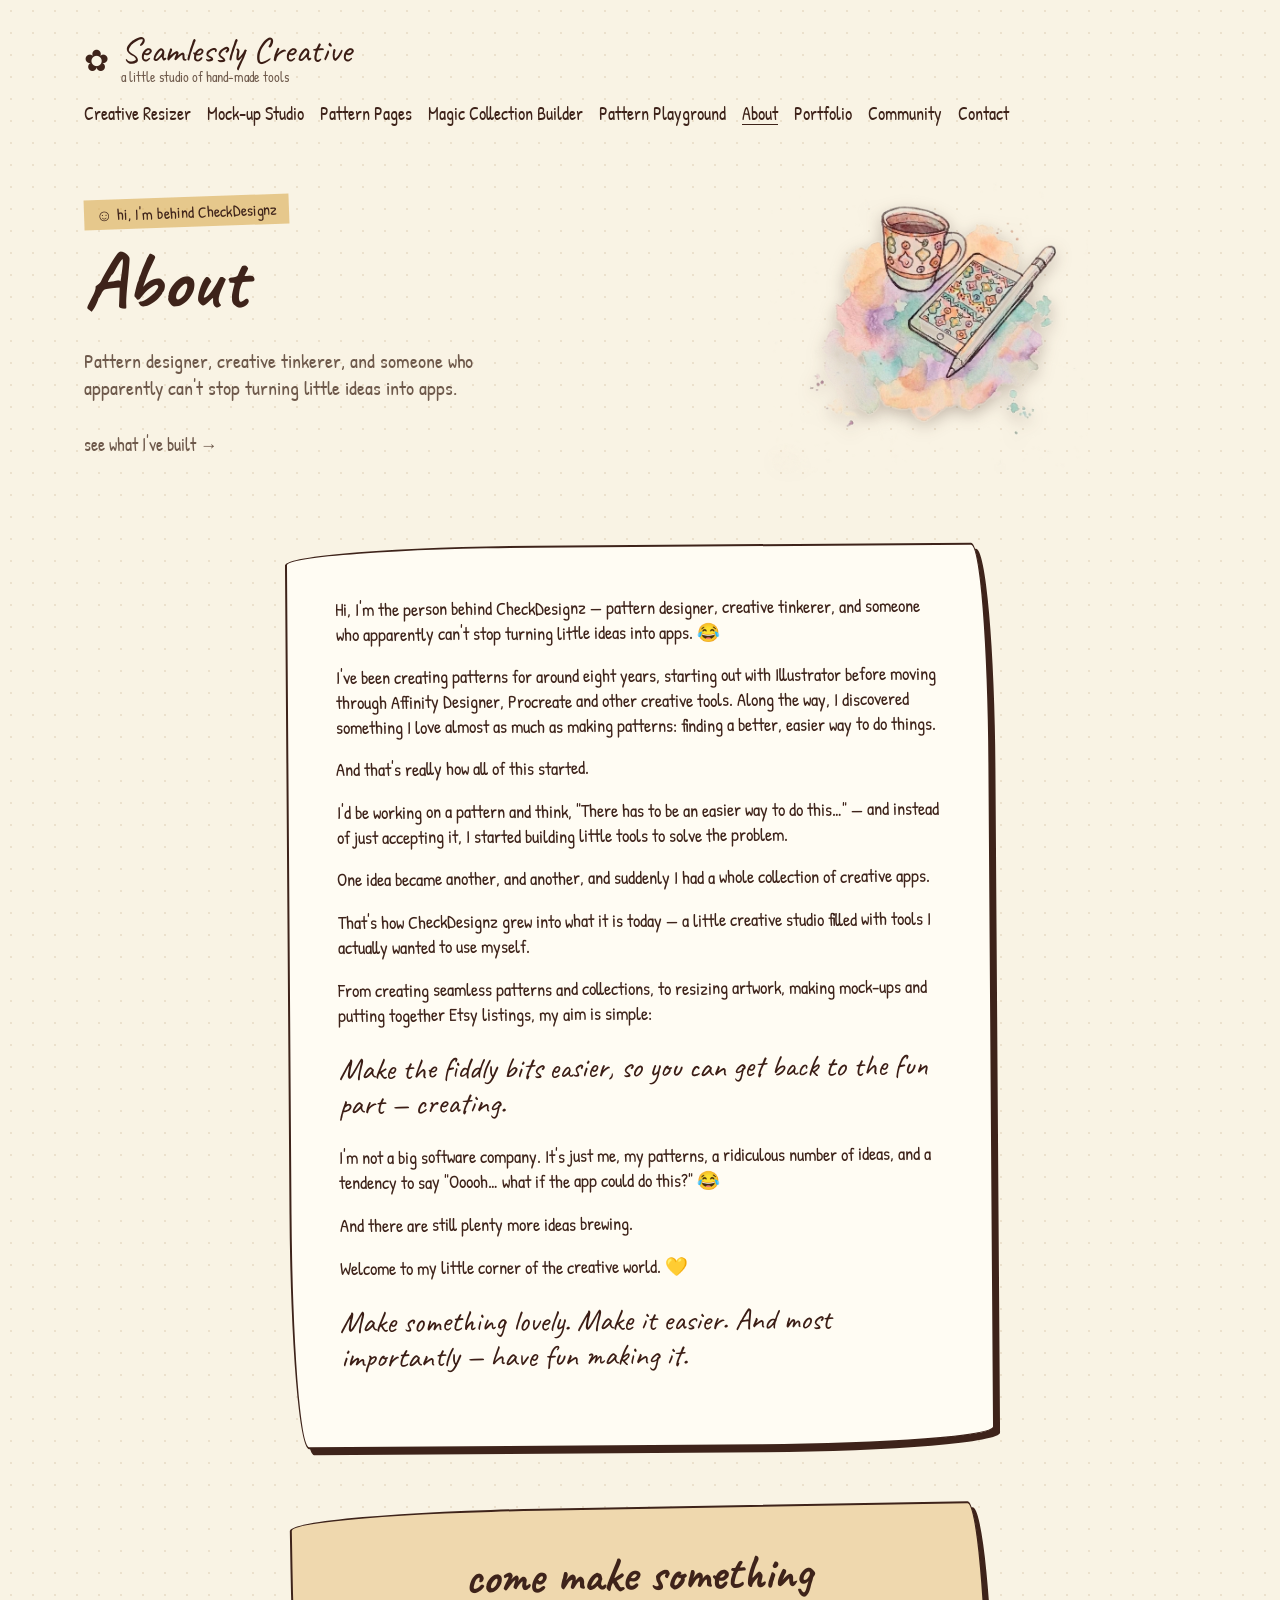
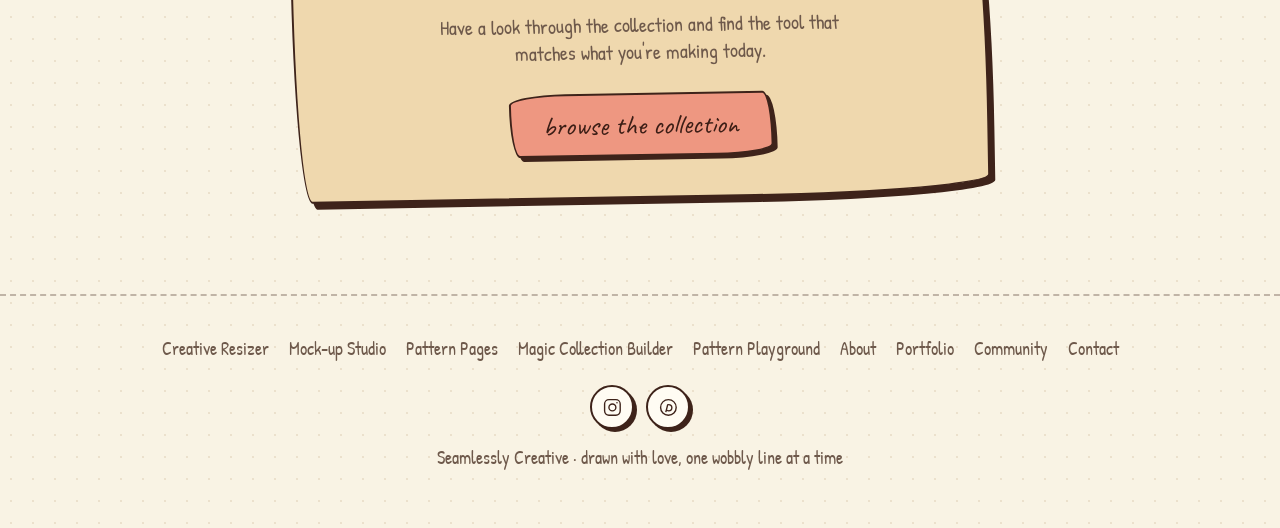
==== commit b7942278: "Add a Community page - a studio-wall pinboard of buyer creations New community.html, linked from eve" ====
--- a/about.html
+++ b/about.html
@@ -35,6 +35,7 @@
       <a href="pattern-playground.html">Pattern Playground</a>
       <a href="about.html" aria-current="page">About</a>
       <a href="portfolio.html">Portfolio</a>
+      <a href="community.html">Community</a>
       <a href="contact.html">Contact</a>
     </nav>
   </div>
@@ -90,6 +91,7 @@
     <a href="pattern-playground.html">Pattern Playground</a>
     <a href="about.html" aria-current="page">About</a>
     <a href="portfolio.html">Portfolio</a>
+    <a href="community.html">Community</a>
     <a href="contact.html">Contact</a>
   </div>
   <div class="social-row">
--- a/styles.css
+++ b/styles.css
@@ -165,22 +165,23 @@
 .hero-illustration {
   width: 100%;
   max-width: 300px;
-  justify-self: end;
+  justify-self: center;
 }
 @media (min-width: 768px) { .hero-illustration { max-width: 320px; } }
 .hero-illustration.shadowed {
   filter: drop-shadow(0 5px 8px color-mix(in oklab, var(--ink) 30%, transparent));
 }
-.hero-illustration.contact-icon {
-  filter: saturate(0.65) drop-shadow(0 5px 8px color-mix(in oklab, var(--ink) 30%, transparent));
-}
+.hero-illustration.small {
+  max-width: 190px;
+}
+@media (min-width: 768px) { .hero-illustration.small { max-width: 210px; } }
 
 /* a little stack of framed "photos" — used where the illustration IS the mock-up */
 .photo-stack {
   position: relative;
   width: 100%;
   max-width: 260px;
-  justify-self: end;
+  justify-self: center;
 }
 @media (min-width: 768px) { .photo-stack { max-width: 280px; } }
 .photo-card {
@@ -255,17 +256,18 @@
 }
 .title-row h1, .title-row .app-name { margin-top: 0; min-width: 0; }
 .title-icon {
-  width: 3.5rem;
-  height: 3.5rem;
+  width: 4.25rem;
+  height: 4.25rem;
   flex-shrink: 0;
   border: 2.5px solid var(--ink);
   border-radius: 30% 10% 25% 12% / 12% 25% 10% 30%;
   box-shadow: 3px 3px 0 0 var(--ink);
-  object-fit: cover;
+  object-fit: contain;
+  padding: 0.2rem;
   background: var(--card);
 }
 @media (min-width: 640px) {
-  .title-icon { width: 4.25rem; height: 4.25rem; }
+  .title-icon { width: 5.25rem; height: 5.25rem; }
 }
 
 /* collection */
@@ -314,13 +316,151 @@
 
 .app-image-frame {
   overflow: hidden;
-  border-radius: 1rem;
+  border-radius: 48px 16px 48px 16px / 16px 42px 16px 42px;
+  border: 2.5px solid var(--ink);
+  background: var(--card);
+  box-shadow: 6px 7px 0 0 var(--ink);
+  padding: 0.85rem;
+  min-width: 0;
+}
+.app-image-frame img { border-radius: inherit; width: 100%; }
+
+/* "see it in action" screenshot strip - a measuring-tape ruler that visitors
+   can click-and-drag (or use the arrows below) to browse, with a slight
+   skewed "wave" tilt on the whole track for a hand-laid-out feel. */
+.tape-container {
+  width: 100%;
+  overflow-x: auto;
+  background-color: var(--cream);
+  padding: 60px 0;
+  position: relative;
+  cursor: grab;
+  user-select: none;
+  -ms-overflow-style: none;
+  scrollbar-width: none;
+}
+.tape-container::-webkit-scrollbar { display: none; }
+.tape-container:active { cursor: grabbing; }
+.measuring-tape-wave {
+  width: max-content;
+  display: flex;
+  transform: skewY(-3deg) rotate(-0.5deg);
+  position: relative;
+  pointer-events: none;
+}
+.tape-track {
+  display: inline-flex;
+  gap: 0;
+  background-color: var(--card);
+  padding: 40px 0 25px;
+  pointer-events: auto;
+
+  /* Two tick densities layered together, like a ruler's major/minor marks. */
+  background-image:
+    repeating-linear-gradient(90deg, var(--ink) 0px, var(--ink) 2px, transparent 2px, transparent 8px),
+    repeating-linear-gradient(90deg, var(--ink) 0px, var(--ink) 2px, transparent 2px, transparent 16px);
+  background-size: 100% 12px, 100% 20px;
+  background-position: top left, top left;
+  background-repeat: repeat-x;
+
+  border-top: 2px solid var(--ink);
+  border-bottom: 2px solid var(--ink);
+  box-shadow: 0 15px 35px color-mix(in oklab, var(--ink) 6%, transparent);
+}
+.tape-frame {
+  width: 280px;
+  flex-shrink: 0;
+  position: relative;
+  border-right: 1px dashed color-mix(in oklab, var(--ink) 30%, transparent);
+  box-sizing: border-box;
+  padding: 12px;
+  display: flex;
+  flex-direction: column;
+  align-items: center;
+}
+.tape-frame img,
+.tape-frame-placeholder {
+  width: 100%;
+  height: 200px;
+  object-fit: cover;
+  border-radius: 4px;
+  border: 1px solid var(--ink);
+  background: var(--card);
+  transition: transform 0.2s ease;
+  box-sizing: border-box;
+  display: flex;
+  align-items: center;
+  justify-content: center;
+  text-align: center;
+  padding: 1rem;
+  color: var(--muted-foreground);
+  font-family: var(--font-display);
+  font-size: 1.3rem;
+}
+.tape-frame:hover img,
+.tape-frame:hover .tape-frame-placeholder { transform: translateY(-4px); }
+.tape-inch-marker {
+  font-family: monospace, sans-serif;
+  font-size: 12px;
+  color: var(--ink);
+  margin-top: 12px;
+  font-weight: bold;
+  opacity: 0.7;
+}
+
+/* Community page - a corkboard-style pinboard of buyer creations, deliberately
+   messy: varied tile sizes, scattered rotations, each one taped up rather
+   than sitting in a tidy grid. */
+.pinboard {
+  background: color-mix(in oklab, var(--mustard) 70%, var(--card));
+  border: 2.5px solid var(--ink);
+  border-radius: 250px 18px 235px 18px / 18px 220px 18px 235px;
+  box-shadow: 5px 6px 0 0 var(--ink);
+  padding: 3rem 2rem;
+  display: flex;
+  flex-wrap: wrap;
+  gap: 1.75rem;
+  justify-content: center;
+  align-items: flex-start;
+}
+.pin-photo {
+  background: var(--card);
   border: 2px solid var(--ink);
-  background: var(--card);
-  padding: 0.5rem;
-  min-width: 0;
-}
-.app-image-frame img { border-radius: inherit; width: 100%; }
+  padding: 0.6rem 0.6rem 1.4rem;
+  display: flex;
+  align-items: center;
+  justify-content: center;
+  text-align: center;
+  color: var(--muted-foreground);
+  font-family: var(--font-display);
+  box-shadow: 3px 4px 0 0 color-mix(in oklab, var(--ink) 60%, transparent);
+}
+.pin-photo.size-sm { width: 150px; height: 170px; font-size: 1.1rem; }
+.pin-photo.size-md { width: 190px; height: 230px; font-size: 1.25rem; }
+.pin-photo.size-lg { width: 230px; height: 270px; font-size: 1.4rem; }
+
+.strip-controls {
+  display: flex;
+  justify-content: center;
+  gap: 1rem;
+  margin-top: 1rem;
+}
+.strip-arrow {
+  display: flex;
+  align-items: center;
+  justify-content: center;
+  width: 2.5rem;
+  height: 2.5rem;
+  border-radius: 50%;
+  border: 2px solid var(--ink);
+  background: var(--card);
+  color: var(--ink);
+  cursor: pointer;
+  font-size: 1.3rem;
+  line-height: 1;
+  padding: 0;
+}
+.strip-arrow:hover { background: color-mix(in oklab, var(--coral) 30%, var(--card)); }
 
 .page-section {
   max-width: 72rem;
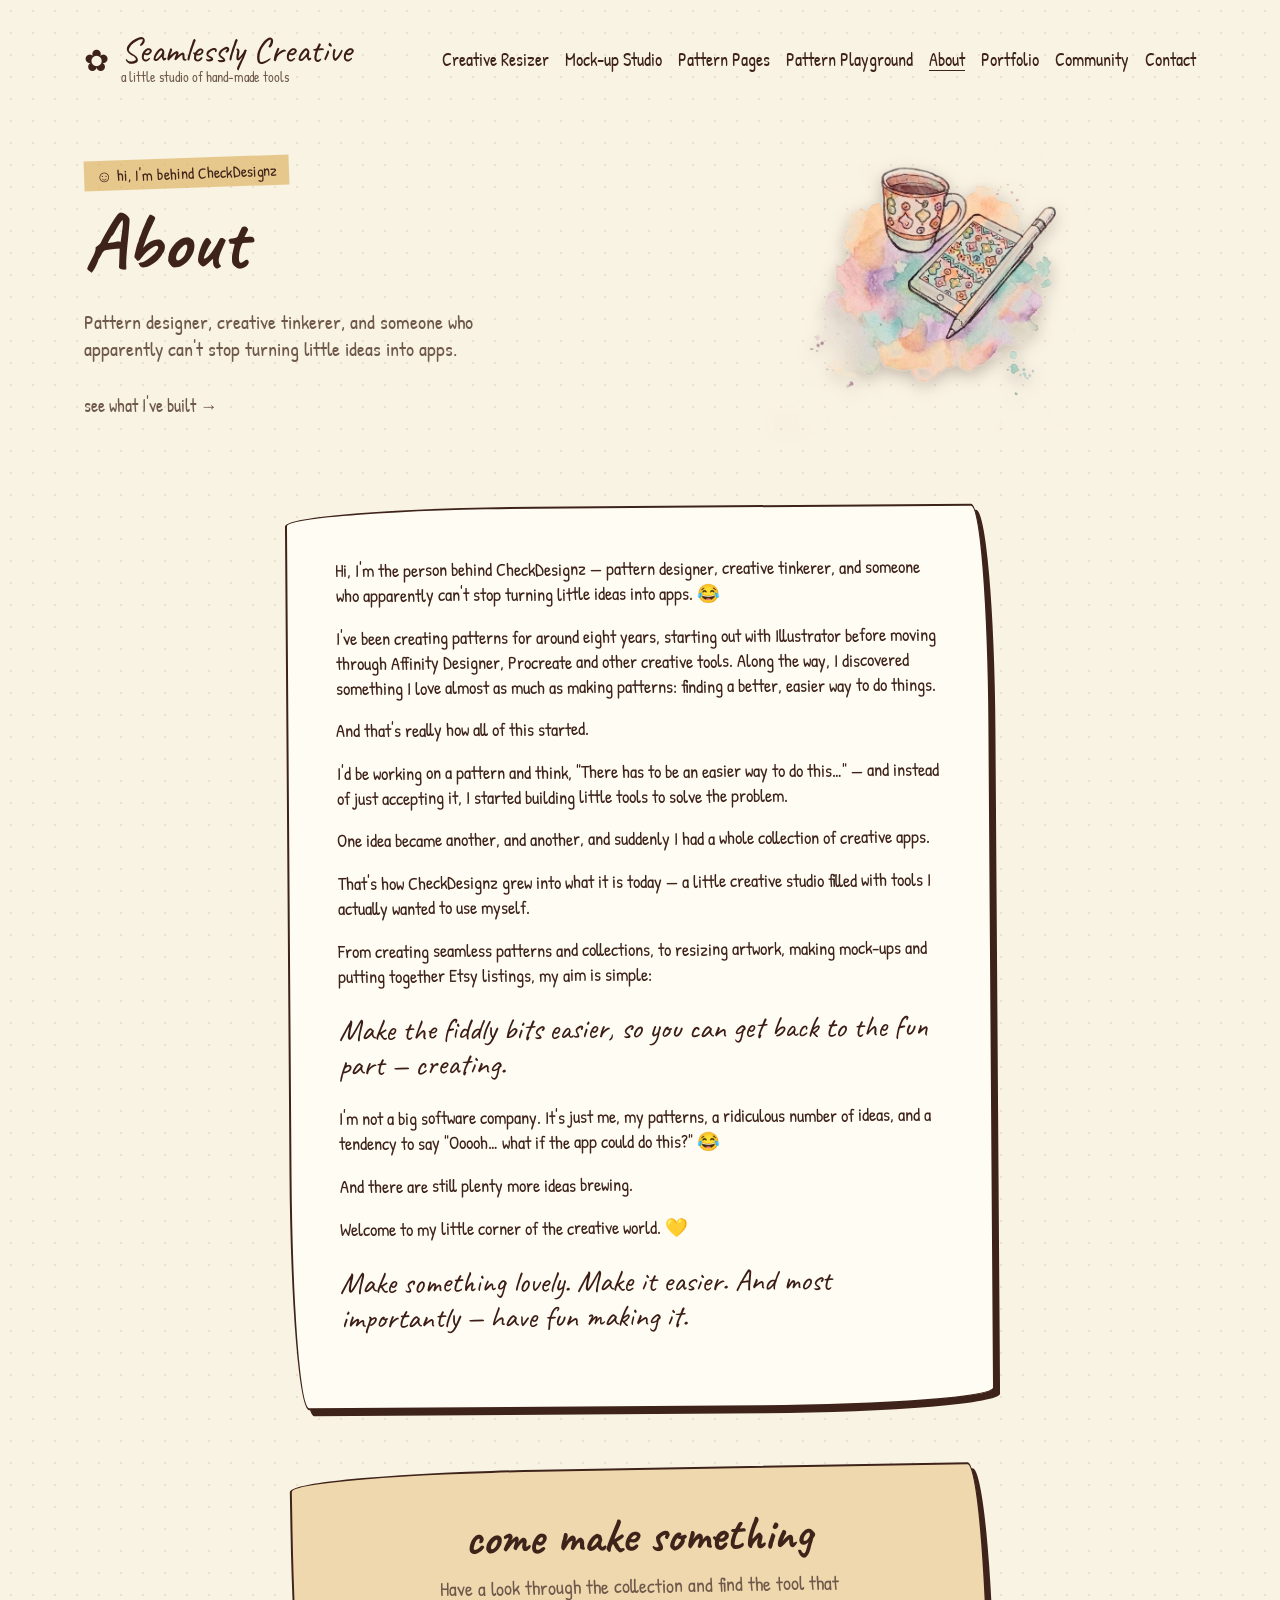
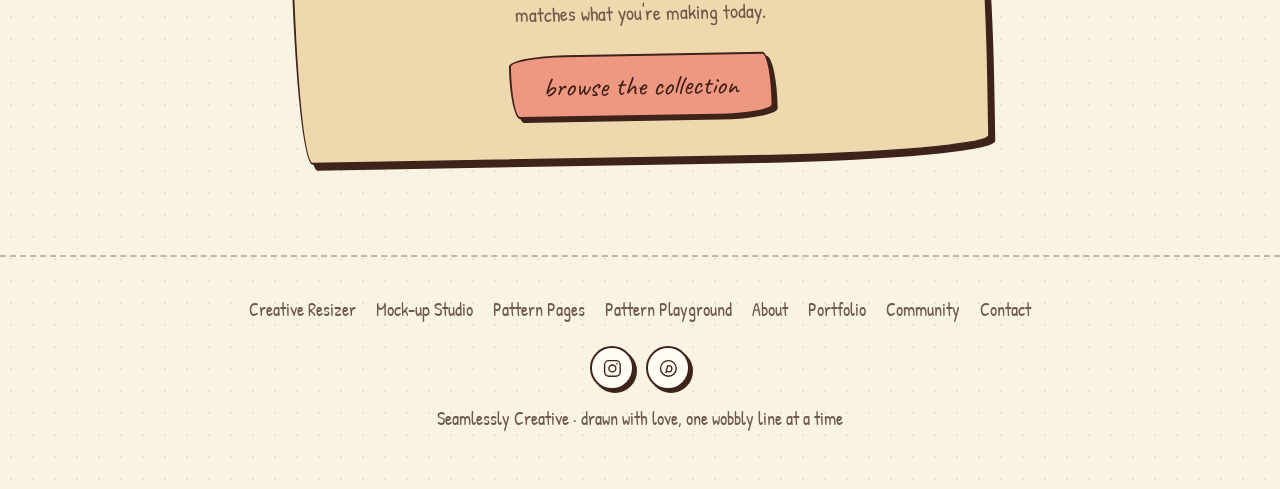
==== commit af25c2fe: "Retire Magic Collection Builder, merge it into Pattern Playground Magic Collection Builder's actual " ====
--- a/about.html
+++ b/about.html
@@ -31,7 +31,6 @@
       <a href="creative-resizer.html">Creative Resizer</a>
       <a href="mockup-studio.html">Mock-up Studio</a>
       <a href="pattern-pages.html">Pattern Pages</a>
-      <a href="magic-collection-builder.html">Magic Collection Builder</a>
       <a href="pattern-playground.html">Pattern Playground</a>
       <a href="about.html" aria-current="page">About</a>
       <a href="portfolio.html">Portfolio</a>
@@ -87,7 +86,6 @@
     <a href="creative-resizer.html">Creative Resizer</a>
     <a href="mockup-studio.html">Mock-up Studio</a>
     <a href="pattern-pages.html">Pattern Pages</a>
-    <a href="magic-collection-builder.html">Magic Collection Builder</a>
     <a href="pattern-playground.html">Pattern Playground</a>
     <a href="about.html" aria-current="page">About</a>
     <a href="portfolio.html">Portfolio</a>
--- a/styles.css
+++ b/styles.css
@@ -438,6 +438,27 @@
 .pin-photo.size-sm { width: 150px; height: 170px; font-size: 1.1rem; }
 .pin-photo.size-md { width: 190px; height: 230px; font-size: 1.25rem; }
 .pin-photo.size-lg { width: 230px; height: 270px; font-size: 1.4rem; }
+.pin-item { display: flex; flex-direction: column; align-items: center; gap: 0.5rem; }
+.pin-caption {
+  font-family: var(--font-body);
+  font-size: 0.95rem;
+  color: var(--muted-foreground);
+  text-decoration: none;
+  text-underline-offset: 3px;
+  max-width: 12rem;
+  text-align: center;
+}
+.pin-caption:hover { text-decoration: underline; }
+.pin-tag {
+  font-family: var(--font-display);
+  font-size: 0.85rem;
+  font-weight: 700;
+  padding: 0.15rem 0.75rem;
+  border: 1.5px solid var(--ink);
+  border-radius: 999px;
+  background: color-mix(in oklab, var(--sage) 55%, var(--card));
+  color: var(--ink);
+}
 
 .strip-controls {
   display: flex;
@@ -626,7 +647,8 @@
   font-size: 1.35rem;
 }
 .form-field input,
-.form-field textarea {
+.form-field textarea,
+.form-field select {
   font-family: var(--font-body);
   font-size: 1.1rem;
   padding: 0.6rem 0.9rem;
@@ -640,7 +662,8 @@
   resize: vertical;
 }
 .form-field input:focus,
-.form-field textarea:focus {
+.form-field textarea:focus,
+.form-field select:focus {
   outline: 2.5px solid var(--coral);
   outline-offset: 1px;
 }
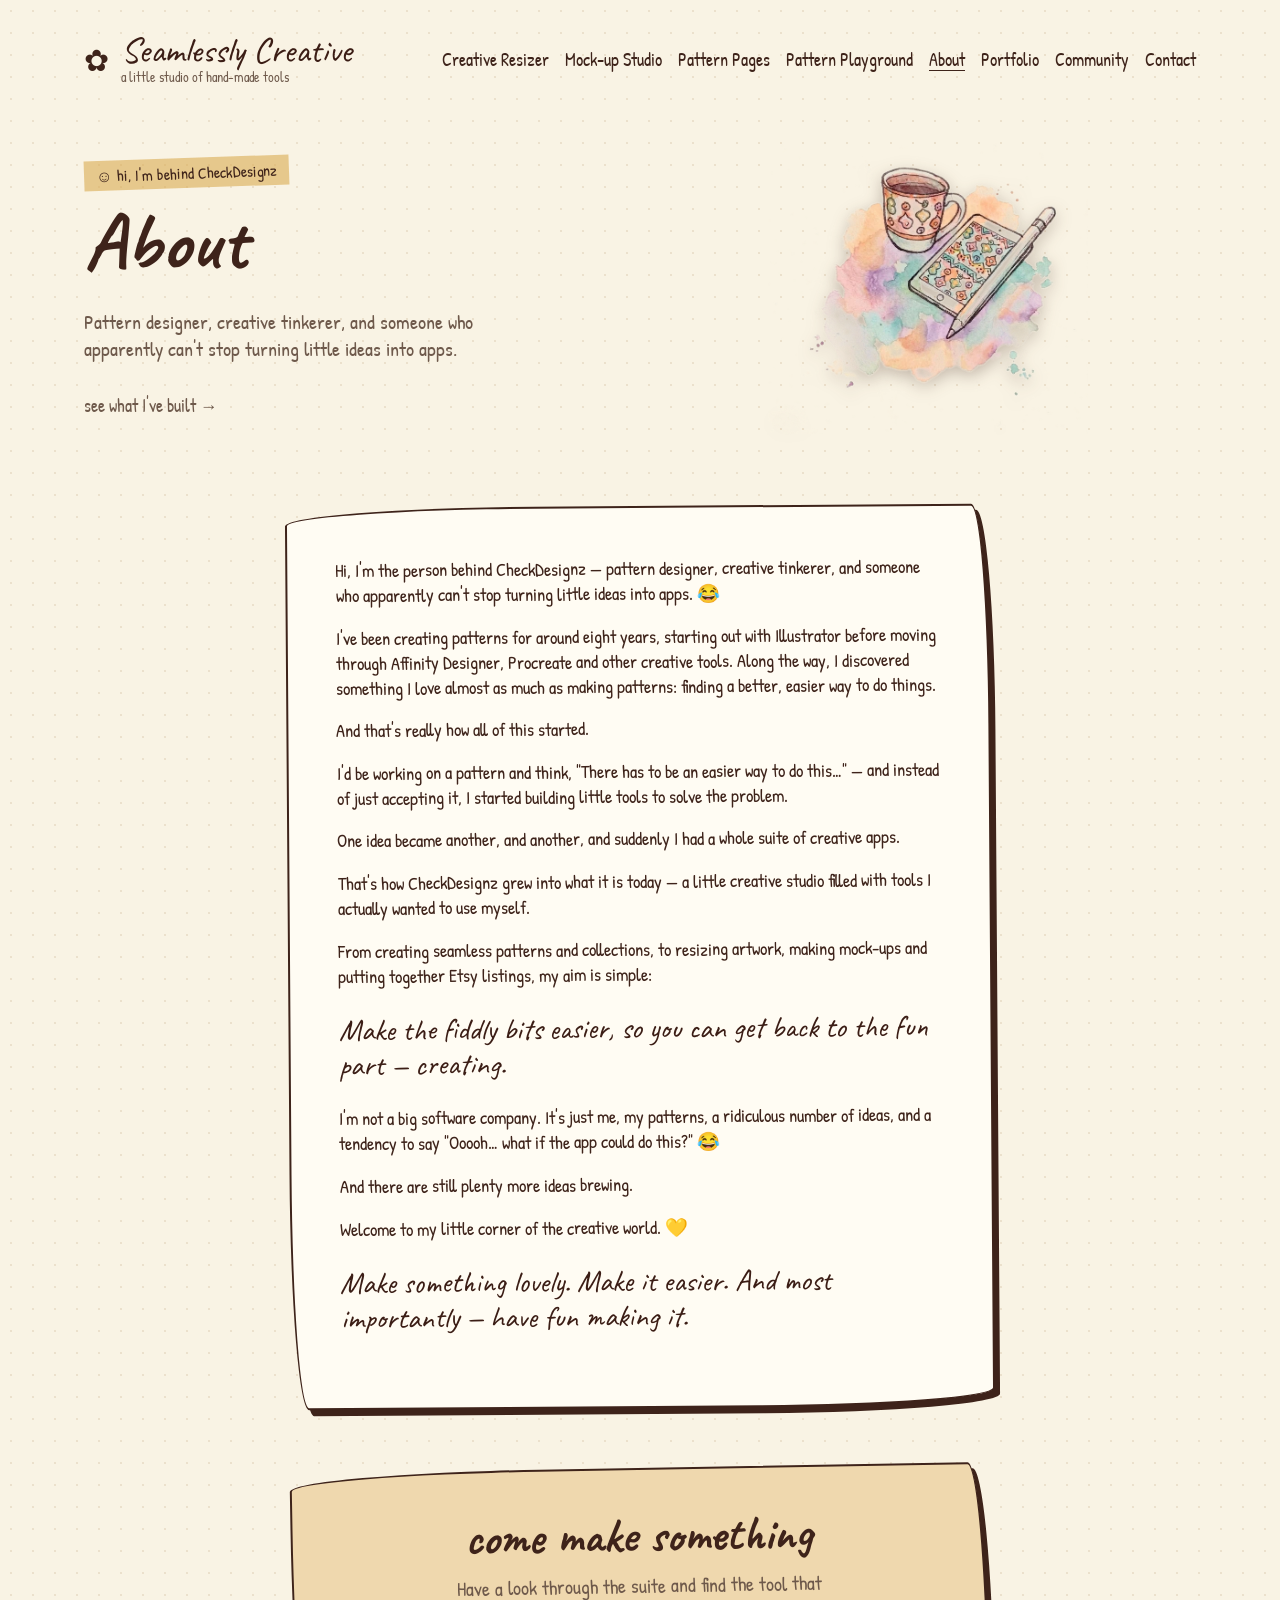
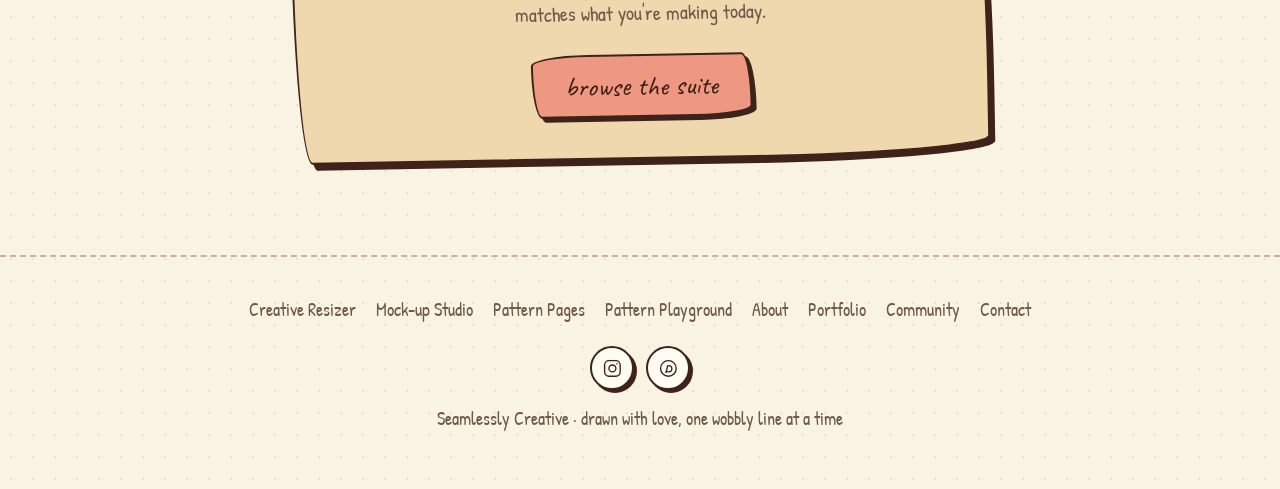
==== commit 21fd6737: "Rename the app lineup from "collection" to "creative suite" "Collection" is already the right word f" ====
--- a/about.html
+++ b/about.html
@@ -60,7 +60,7 @@
       <p>I've been creating patterns for around eight years, starting out with Illustrator before moving through Affinity Designer, Procreate and other creative tools. Along the way, I discovered something I love almost as much as making patterns: finding a better, easier way to do things.</p>
       <p>And that's really how all of this started.</p>
       <p>I'd be working on a pattern and think, "There has to be an easier way to do this…" — and instead of just accepting it, I started building little tools to solve the problem.</p>
-      <p>One idea became another, and another, and suddenly I had a whole collection of creative apps.</p>
+      <p>One idea became another, and another, and suddenly I had a whole suite of creative apps.</p>
       <p>That's how CheckDesignz grew into what it is today — a little creative studio filled with tools I actually wanted to use myself.</p>
       <p>From creating seamless patterns and collections, to resizing artwork, making mock-ups and putting together Etsy listings, my aim is simple:</p>
       <p class="pull">Make the fiddly bits easier, so you can get back to the fun part — creating.</p>
@@ -74,8 +74,8 @@
   <section class="final-cta">
     <div class="doodle-card" style="background: color-mix(in oklab, var(--mustard) 45%, var(--card));">
       <h2>come make something</h2>
-      <p>Have a look through the collection and find the tool that matches what you're making today.</p>
-      <a href="index.html#the-apps" class="doodle-pill cta-coral">browse the collection</a>
+      <p>Have a look through the suite and find the tool that matches what you're making today.</p>
+      <a href="index.html#the-apps" class="doodle-pill cta-coral">browse the suite</a>
     </div>
   </section>
 
--- a/styles.css
+++ b/styles.css
@@ -344,7 +344,9 @@
 .measuring-tape-wave {
   width: max-content;
   display: flex;
-  transform: skewY(-3deg) rotate(-0.5deg);
+  transform: skewY(-3deg) rotate(-0.5deg) translateZ(0);
+  will-change: transform;
+  backface-visibility: hidden;
   position: relative;
   pointer-events: none;
 }
@@ -386,7 +388,8 @@
   border-radius: 4px;
   border: 1px solid var(--ink);
   background: var(--card);
-  transition: transform 0.2s ease;
+  box-shadow: 4px 5px 0 0 var(--ink);
+  transition: transform 0.2s ease, box-shadow 0.2s ease;
   box-sizing: border-box;
   display: flex;
   align-items: center;
@@ -398,7 +401,7 @@
   font-size: 1.3rem;
 }
 .tape-frame:hover img,
-.tape-frame:hover .tape-frame-placeholder { transform: translateY(-4px); }
+.tape-frame:hover .tape-frame-placeholder { transform: translateY(-4px); box-shadow: 6px 8px 0 0 var(--ink); }
 .tape-inch-marker {
   font-family: monospace, sans-serif;
   font-size: 12px;
@@ -406,6 +409,13 @@
   margin-top: 12px;
   font-weight: bold;
   opacity: 0.7;
+}
+.tape-caption {
+  font-family: var(--font-body);
+  font-size: 0.9rem;
+  color: var(--ink);
+  margin-top: 4px;
+  text-align: center;
 }
 
 /* Community page - a corkboard-style pinboard of buyer creations, deliberately
@@ -438,11 +448,29 @@
 .pin-photo.size-sm { width: 150px; height: 170px; font-size: 1.1rem; }
 .pin-photo.size-md { width: 190px; height: 230px; font-size: 1.25rem; }
 .pin-photo.size-lg { width: 230px; height: 270px; font-size: 1.4rem; }
+.pin-photo.size-wide { width: 260px; height: 195px; font-size: 1.25rem; }
+.pin-photo img { width: 100%; height: 100%; object-fit: cover; }
 .pin-item { display: flex; flex-direction: column; align-items: center; gap: 0.5rem; }
+.pin-quote {
+  font-family: var(--font-body);
+  font-style: italic;
+  font-size: 0.9rem;
+  color: var(--ink);
+  max-width: 13rem;
+  text-align: center;
+  margin: 0;
+}
+.pin-credit {
+  font-family: var(--font-body);
+  font-size: 0.85rem;
+  color: var(--muted-foreground);
+  margin-bottom: -0.35rem;
+}
 .pin-caption {
   font-family: var(--font-body);
   font-size: 0.95rem;
-  color: var(--muted-foreground);
+  font-weight: 700;
+  color: var(--ink);
   text-decoration: none;
   text-underline-offset: 3px;
   max-width: 12rem;
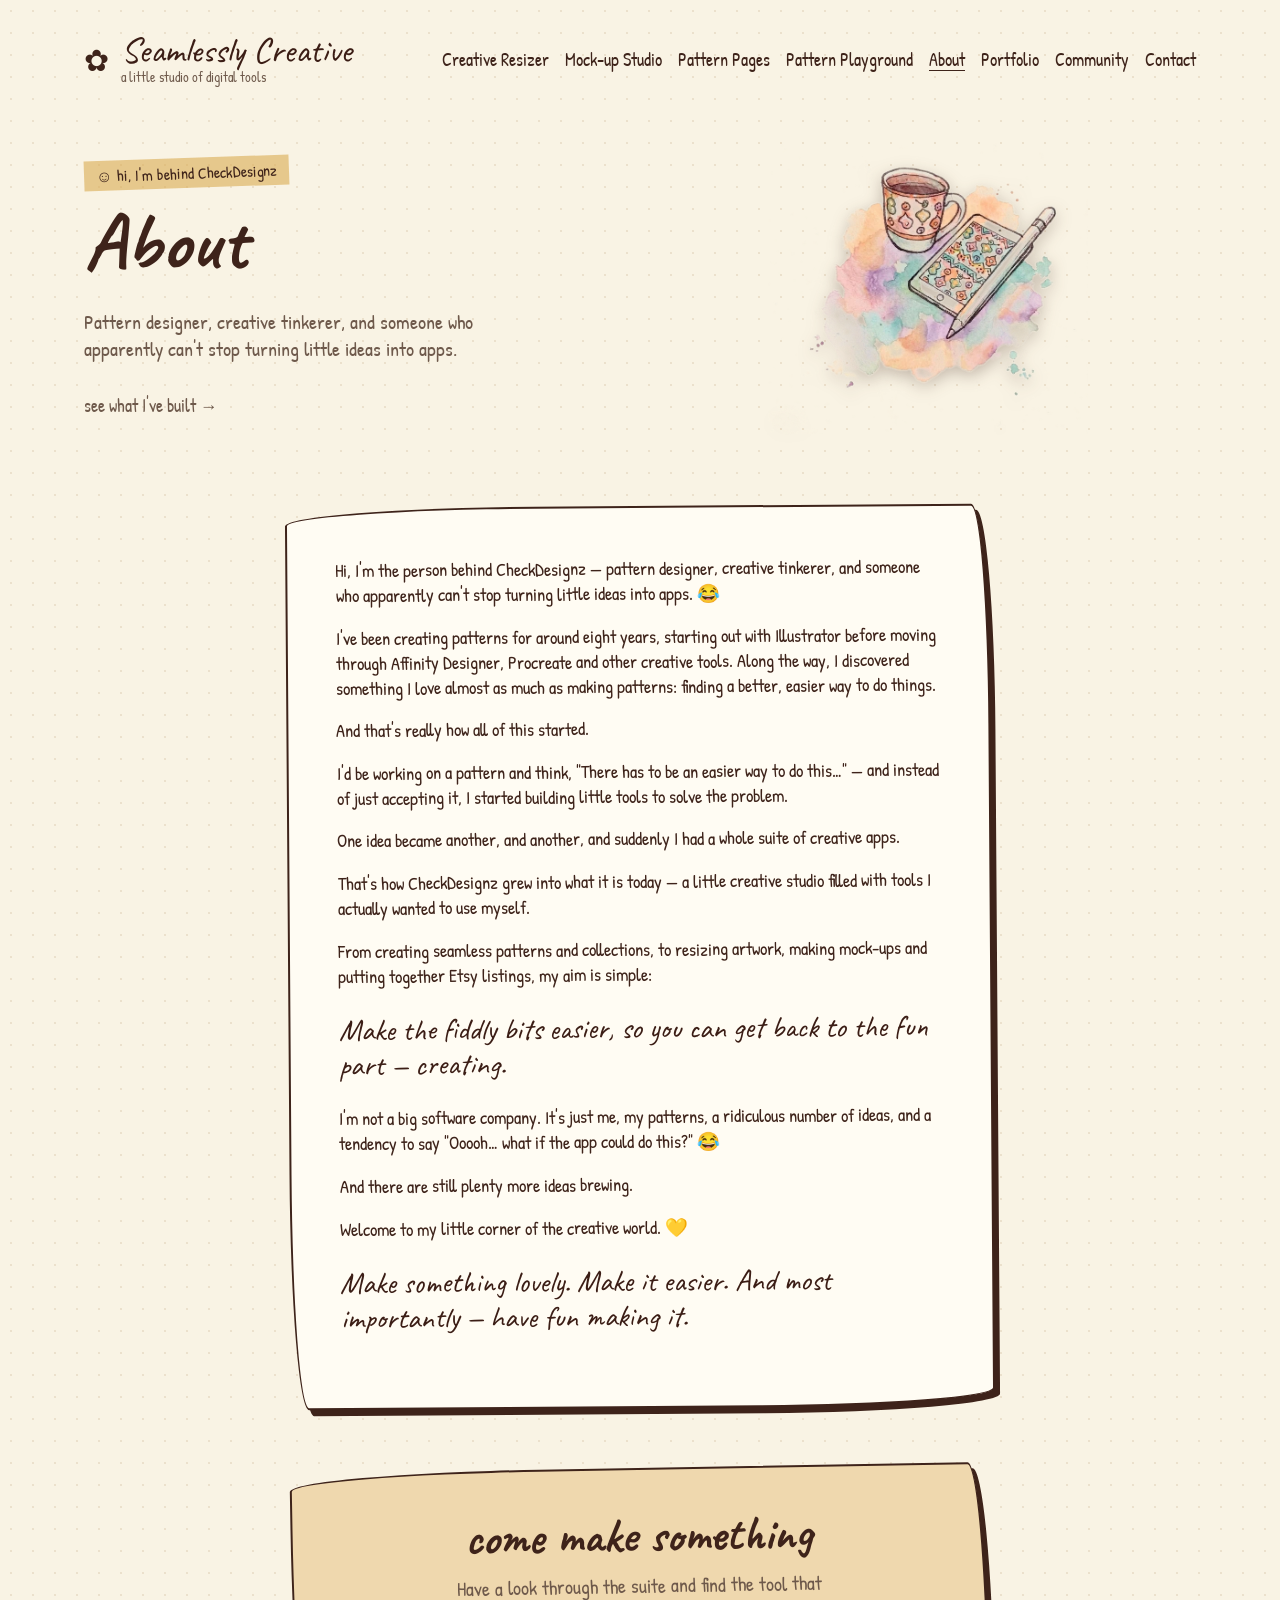
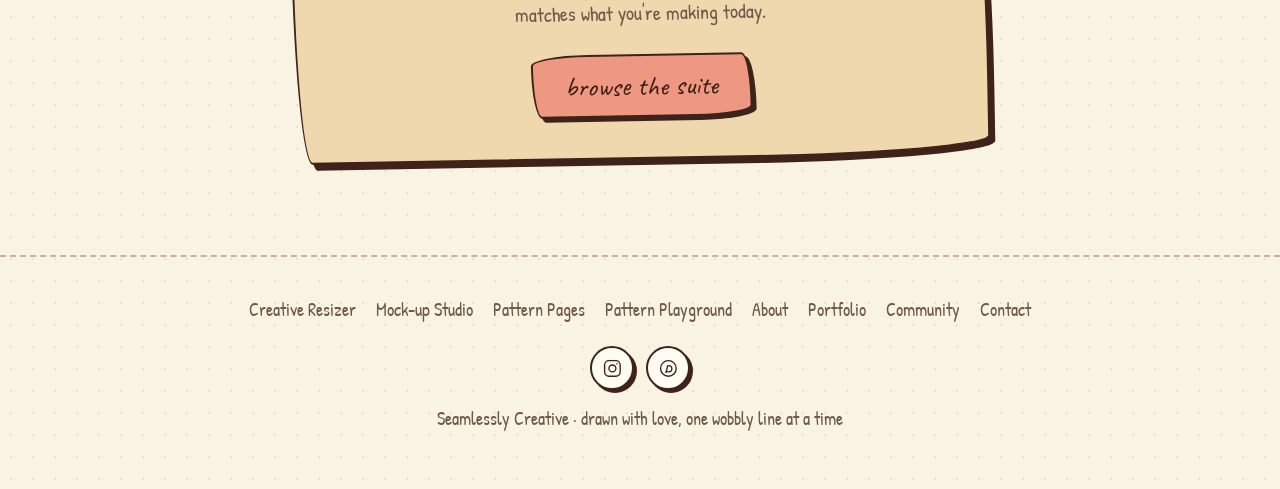
==== commit 01968e13: "Call the studio "digital tools", not "hand-made tools" The apps are software, not physical craft - "" ====
--- a/about.html
+++ b/about.html
@@ -24,7 +24,7 @@
       <span class="logo-mark" aria-hidden="true">✿</span>
       <span class="logo-text">
         <span class="name">Seamlessly Creative</span>
-        <span class="sub">a little studio of hand-made tools</span>
+        <span class="sub">a little studio of digital tools</span>
       </span>
     </a>
     <nav class="site-nav">
